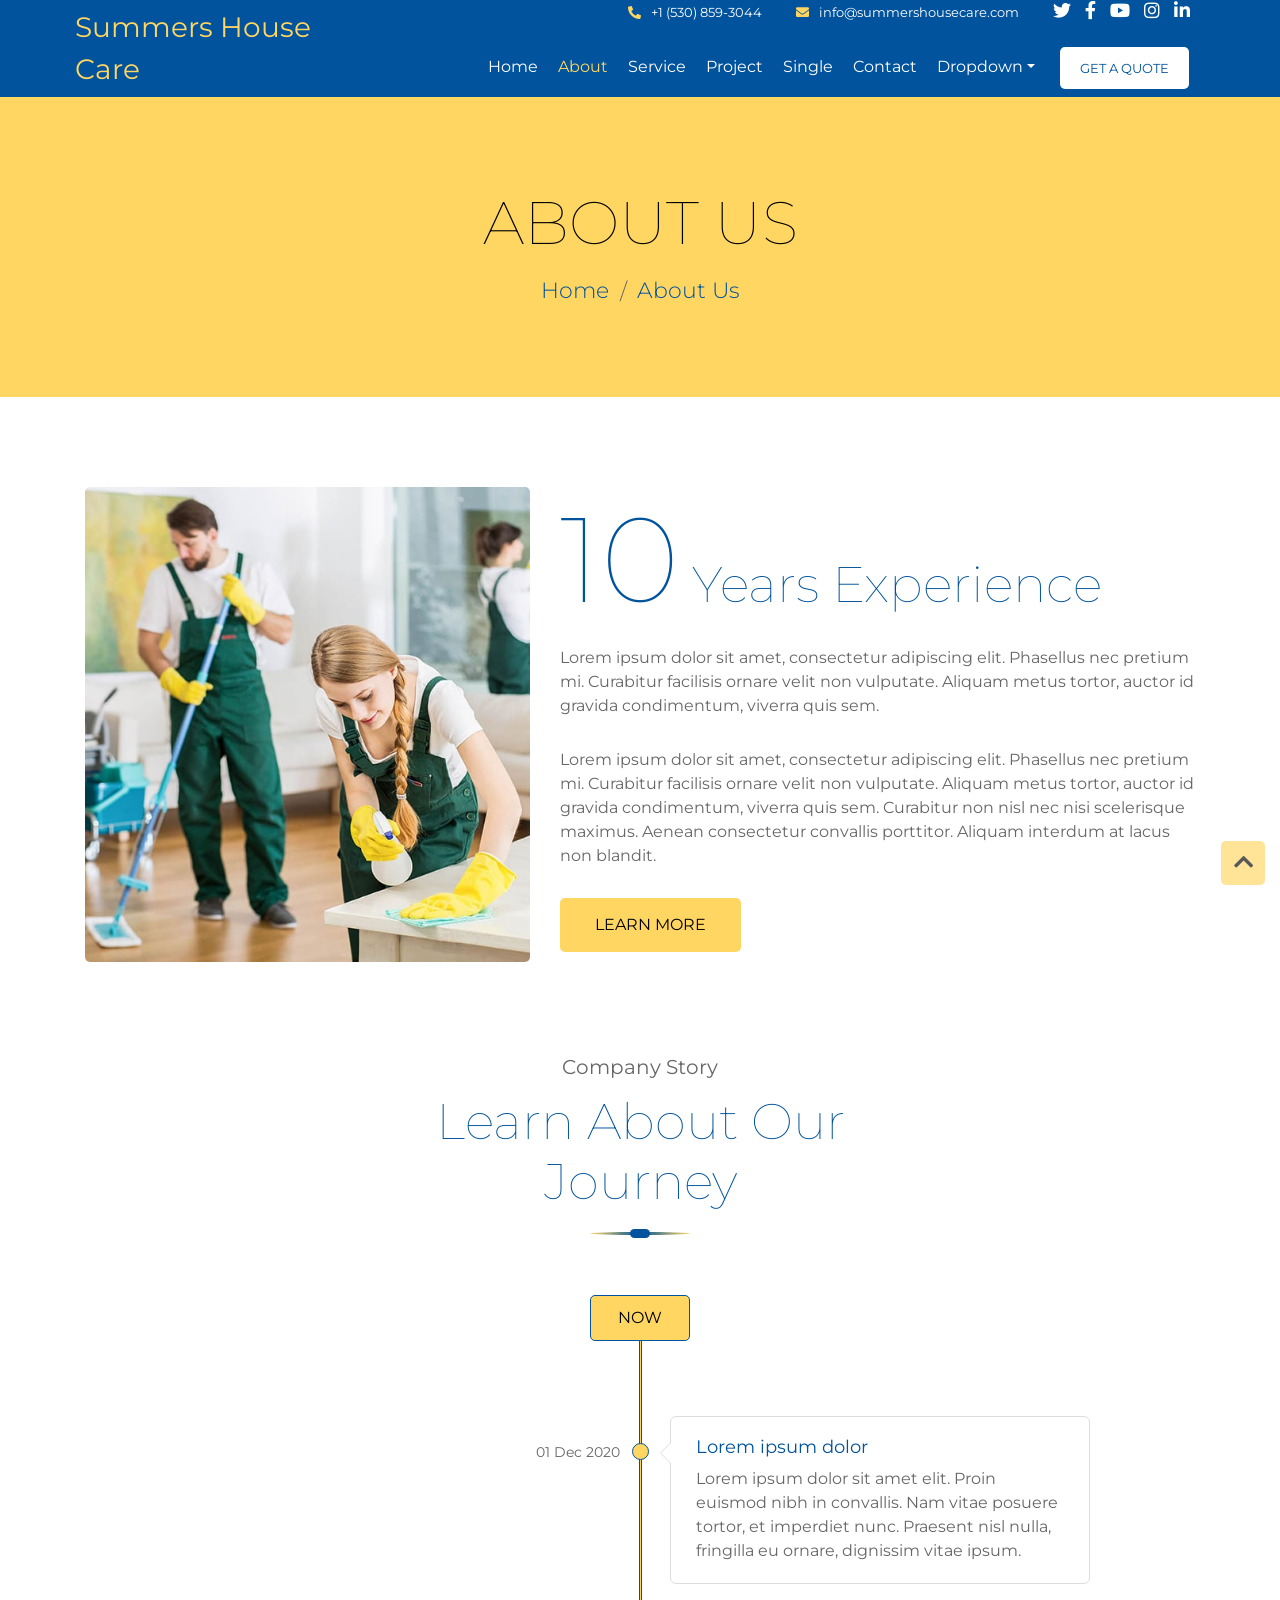
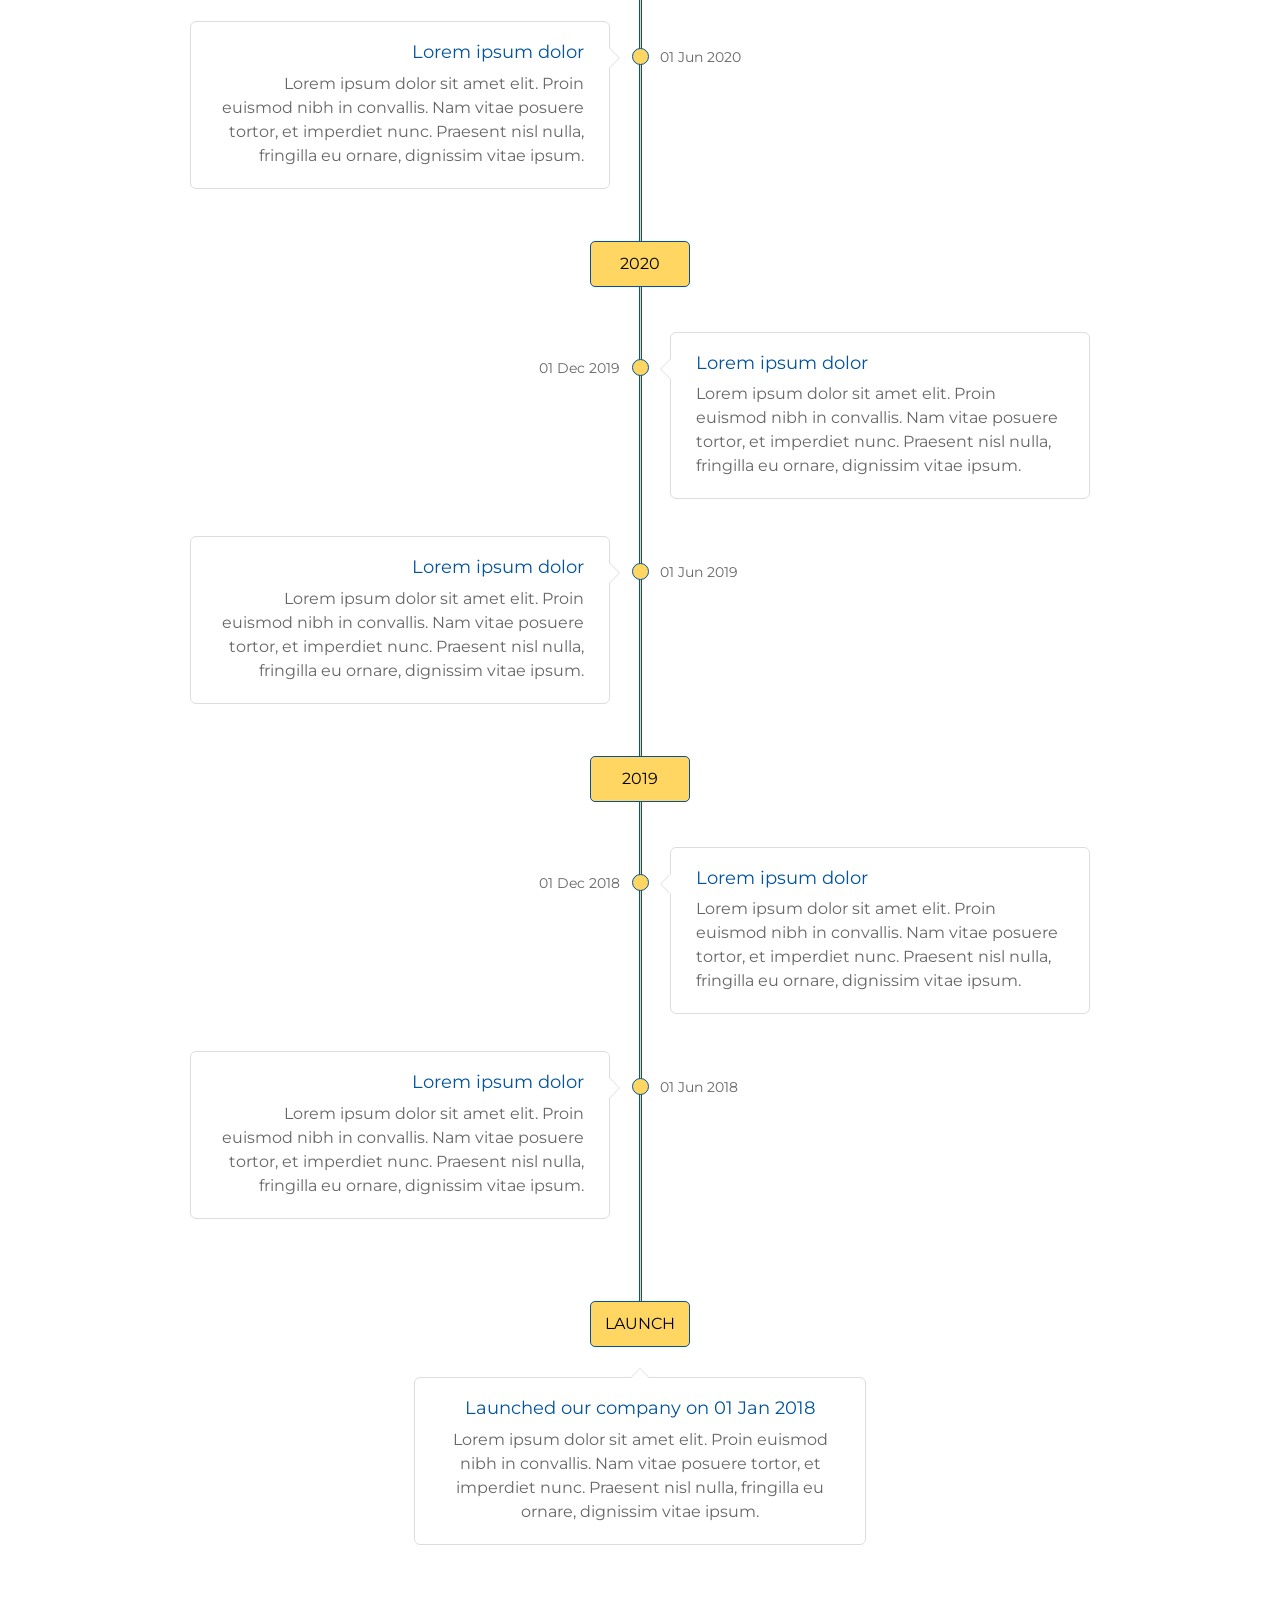
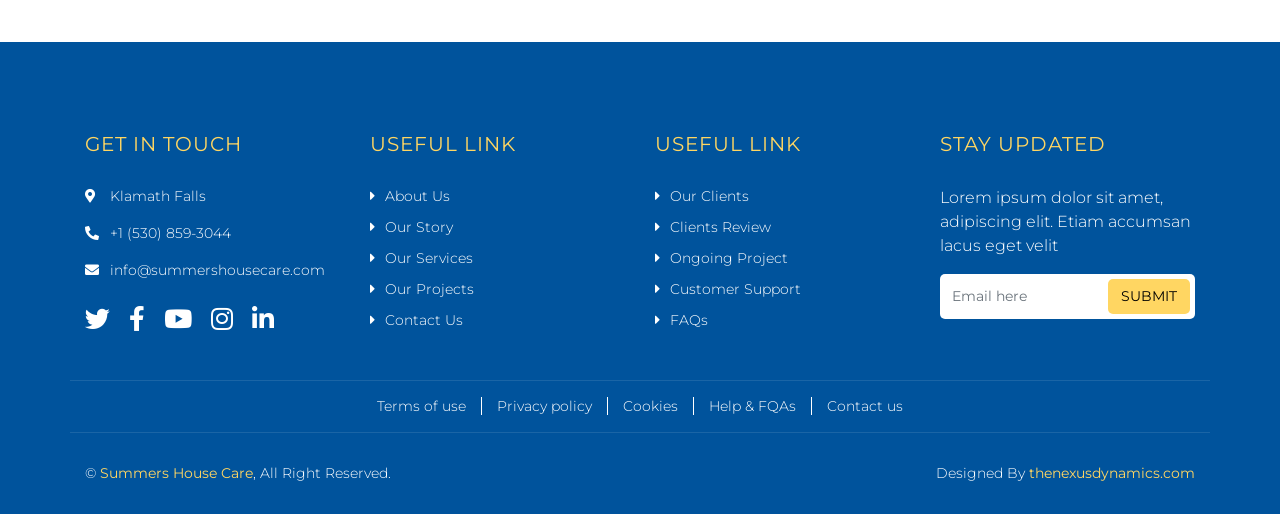
==== about.html @ 1943d5c6 "first commit" ====
<!DOCTYPE html>
<html lang="en">
    <head>
        <meta charset="utf-8">
        <title>About Us - Summers House Care</title>
        <meta content="width=device-width, initial-scale=1.0" name="viewport">
        <meta content="Summers House Care, About Us, Cleaning Services, Klamath Falls" name="keywords">
        <meta content="Learn more about Summers House Care, your trusted cleaning service provider in Klamath Falls." name="description">

        <!-- Favicon -->
        <link href="img/favicon.ico" rel="icon">

        <!-- Google Font -->
        <link href="https://fonts.googleapis.com/css2?family=Montserrat:wght@100;300;400&display=swap" rel="stylesheet">
        
        <!-- CSS Libraries -->
        <link href="https://stackpath.bootstrapcdn.com/bootstrap/4.4.1/css/bootstrap.min.css" rel="stylesheet">
        <link href="https://cdnjs.cloudflare.com/ajax/libs/font-awesome/5.10.0/css/all.min.css" rel="stylesheet">
        <link href="lib/owlcarousel/assets/owl.carousel.min.css" rel="stylesheet">
        <link href="lib/lightbox/css/lightbox.min.css" rel="stylesheet">

        <!-- Template Stylesheet -->
        <link href="css/style.css" rel="stylesheet">
    </head>

    <body>
        <div class="wrapper">
            <!-- Header Start -->
            <div class="header">
                <div class="container-fluid">
                    <div class="header-top row align-items-center">
                        <div class="col-lg-3">
                            <div class="brand">
                                <a href="index.html">
                                    Summers House Care
                                    <!-- <img src="img/logo.png" alt="Logo"> -->
                                </a>
                            </div>
                        </div>
                        <div class="col-lg-9">
                            <div class="topbar">
                                <div class="topbar-col">
                                    <a href="tel:+15308593044"><i class="fa fa-phone-alt"></i>+1 (530) 859-3044</a>
                                </div>
                                <div class="topbar-col">
                                    <a href="mailto:info@summershousecare.com"><i class="fa fa-envelope"></i>info@summershousecare.com</a>
                                </div>
                                <div class="topbar-col">
                                    <div class="topbar-social">
                                        <a href=""><i class="fab fa-twitter"></i></a>
                                        <a href=""><i class="fab fa-facebook-f"></i></a>
                                        <a href=""><i class="fab fa-youtube"></i></a>
                                        <a href=""><i class="fab fa-instagram"></i></a>
                                        <a href=""><i class="fab fa-linkedin-in"></i></a>
                                    </div>
                                </div>
                            </div>
                            <div class="navbar navbar-expand-lg bg-light navbar-light">
                                <a href="index.html" class="navbar-brand">Summers House Care</a>
                                <button type="button" class="navbar-toggler" data-toggle="collapse" data-target="#navbarCollapse">
                                    <span class="navbar-toggler-icon"></span>
                                </button>

                                <div class="collapse navbar-collapse justify-content-between" id="navbarCollapse">
                                    <div class="navbar-nav ml-auto">
                                        <a href="index.html" class="nav-item nav-link">Home</a>
                                        <a href="about.html" class="nav-item nav-link active">About</a>
                                        <a href="service.html" class="nav-item nav-link">Service</a>
                                        <a href="portfolio.html" class="nav-item nav-link">Project</a>
                                        <a href="single.html" class="nav-item nav-link">Single</a>
                                        <a href="contact.html" class="nav-item nav-link">Contact</a>
                                        <div class="nav-item dropdown">
                                            <a href="#" class="nav-link dropdown-toggle" data-toggle="dropdown">Dropdown</a>
                                            <div class="dropdown-menu">
                                                <a href="#" class="dropdown-item">Sub Item 1</a>
                                                <a href="#" class="dropdown-item">Sub Item 2</a>
                                            </div>
                                        </div>
                                        <a href="#" class="btn">Get A Quote</a>
                                    </div>
                                </div>
                            </div>
                        </div>
                    </div>
                </div>
            </div>
            <!-- Header End -->
            
            
            <!-- Page Header Start -->
            <div class="page-header">
                <div class="container">
                    <div class="row">
                        <div class="col-12">
                            <h2>About Us</h2>
                        </div>
                        <div class="col-12">
                            <a href="">Home</a>
                            <a href="">About Us</a>
                        </div>
                    </div>
                </div>
            </div>
            <!-- Page Header End -->


            <!-- About Start -->
            <div class="about">
                <div class="container">
                    <div class="row">
                        <div class="col-lg-5 col-md-6">
                            <div class="about-img">
                                <img src="img/about.jpg" alt="Image">
                            </div>
                        </div>
                        <div class="col-lg-7 col-md-6">
                            <div class="about-text">
                                <h2><span>10</span> Years Experience</h2>
                                <p>
                                    Lorem ipsum dolor sit amet, consectetur adipiscing elit. Phasellus nec pretium mi. Curabitur facilisis ornare velit non vulputate. Aliquam metus tortor, auctor id gravida condimentum, viverra quis sem.
                                </p>
                                <p>
                                    Lorem ipsum dolor sit amet, consectetur adipiscing elit. Phasellus nec pretium mi. Curabitur facilisis ornare velit non vulputate. Aliquam metus tortor, auctor id gravida condimentum, viverra quis sem. Curabitur non nisl nec nisi scelerisque maximus. Aenean consectetur convallis porttitor. Aliquam interdum at lacus non blandit.
                                </p>
                                <a class="btn" href="">Learn More</a>
                            </div>
                        </div>
                    </div>
                </div>
            </div>
            <!-- About End -->


            <!-- Story Start -->
            <div class="story">
                <div class="container">
                    <div class="section-header">
                        <p>Company Story</p>
                        <h2>Learn About Our Journey</h2>
                    </div>
                    <div class="row">
                        <div class="col-lg-12">
                            <div class="story-container">
                                <div class="story-end">
                                    <p>Now</p>
                                </div>
                                <div class="story-continue">

                                    <div class="row story-right">
                                        <div class="col-md-6">
                                            <p class="story-date">
                                                01 Dec 2020
                                            </p>
                                        </div>
                                        <div class="col-md-6">
                                            <div class="story-box">
                                                <div class="story-text">
                                                    <h3>Lorem ipsum dolor</h3>
                                                    <p>
                                                        Lorem ipsum dolor sit amet elit. Proin euismod nibh in convallis. Nam vitae posuere tortor, et imperdiet nunc. Praesent nisl nulla, fringilla eu ornare, dignissim vitae ipsum.
                                                    </p>
                                                </div>
                                            </div>
                                        </div>
                                    </div>

                                    <div class="row story-left">
                                        <div class="col-md-6 d-md-none d-block">
                                            <p class="story-date">
                                                01 Jun 2020
                                            </p>
                                        </div>
                                        <div class="col-md-6">
                                            <div class="story-box">
                                                <div class="story-text">
                                                    <h3>Lorem ipsum dolor</h3>
                                                    <p>
                                                        Lorem ipsum dolor sit amet elit. Proin euismod nibh in convallis. Nam vitae posuere tortor, et imperdiet nunc. Praesent nisl nulla, fringilla eu ornare, dignissim vitae ipsum.
                                                    </p>
                                                </div>
                                            </div>
                                        </div>
                                        <div class="col-md-6 d-md-block d-none">
                                            <p class="story-date">
                                                01 Jun 2020
                                            </p>
                                        </div>
                                    </div>

                                    <div class="row">
                                        <div class="col-12">
                                            <div class="story-year">
                                                <p>2020</p>
                                            </div>
                                        </div>
                                    </div>

                                    <div class="row story-right">
                                        <div class="col-md-6">
                                            <p class="story-date">
                                                01 Dec 2019
                                            </p>
                                        </div>
                                        <div class="col-md-6">
                                            <div class="story-box">
                                                <div class="story-text">
                                                    <h3>Lorem ipsum dolor</h3>
                                                    <p>
                                                        Lorem ipsum dolor sit amet elit. Proin euismod nibh in convallis. Nam vitae posuere tortor, et imperdiet nunc. Praesent nisl nulla, fringilla eu ornare, dignissim vitae ipsum.
                                                    </p>
                                                </div>
                                            </div>
                                        </div>
                                    </div>

                                    <div class="row story-left">
                                        <div class="col-md-6 d-md-none d-block">
                                            <p class="story-date">
                                                01 Jun  2019
                                            </p>
                                        </div>
                                        <div class="col-md-6">
                                            <div class="story-box">
                                                <div class="story-text">
                                                    <h3>Lorem ipsum dolor</h3>
                                                    <p>
                                                        Lorem ipsum dolor sit amet elit. Proin euismod nibh in convallis. Nam vitae posuere tortor, et imperdiet nunc. Praesent nisl nulla, fringilla eu ornare, dignissim vitae ipsum.
                                                    </p>
                                                </div>
                                            </div>
                                        </div>
                                        <div class="col-md-6 d-md-block d-none">
                                            <p class="story-date">
                                                01 Jun  2019
                                            </p>
                                        </div>
                                    </div>
                                    
                                    <div class="row">
                                        <div class="col-12">
                                            <div class="story-year">
                                                <p>2019</p>
                                            </div>
                                        </div>
                                    </div>

                                    <div class="row story-right">
                                        <div class="col-md-6">
                                            <p class="story-date">
                                                01 Dec 2018
                                            </p>
                                        </div>
                                        <div class="col-md-6">
                                            <div class="story-box">
                                                <div class="story-text">
                                                    <h3>Lorem ipsum dolor</h3>
                                                    <p>
                                                        Lorem ipsum dolor sit amet elit. Proin euismod nibh in convallis. Nam vitae posuere tortor, et imperdiet nunc. Praesent nisl nulla, fringilla eu ornare, dignissim vitae ipsum.
                                                    </p>
                                                </div>
                                            </div>
                                        </div>
                                    </div>

                                    <div class="row story-left">
                                        <div class="col-md-6 d-md-none d-block">
                                            <p class="story-date">
                                                01 Jun 2018
                                            </p>
                                        </div>
                                        <div class="col-md-6">
                                            <div class="story-box">
                                                <div class="story-text">
                                                    <h3>Lorem ipsum dolor</h3>
                                                    <p>
                                                        Lorem ipsum dolor sit amet elit. Proin euismod nibh in convallis. Nam vitae posuere tortor, et imperdiet nunc. Praesent nisl nulla, fringilla eu ornare, dignissim vitae ipsum.
                                                    </p>
                                                </div>
                                            </div>
                                        </div>
                                        <div class="col-md-6 d-md-block d-none">
                                            <p class="story-date">
                                                01 Jun 2018
                                            </p>
                                        </div>
                                    </div>
                                </div>
                                <div class="story-start">
                                    <p>Launch</p>
                                </div>
                                <div class="story-launch">
                                    <div class="story-box">
                                        <div class="story-text">
                                            <h3>Launched our company on 01 Jan 2018</h3>
                                            <p>
                                                Lorem ipsum dolor sit amet elit. Proin euismod nibh in convallis. Nam vitae posuere tortor, et imperdiet nunc. Praesent nisl nulla, fringilla eu ornare, dignissim vitae ipsum.
                                            </p>
                                        </div>
                                    </div>
                                </div>
                            </div>
                        </div>
                    </div>
                </div>
            </div>
            <!-- Story End -->


            <!-- Footer Start -->
            <div class="footer">
                <div class="container">
                    <div class="row">
                        <div class="col-md-6 col-lg-3">
                            <div class="footer-contact">
                                <h2>Get In Touch</h2>
                                <p><i class="fa fa-map-marker-alt"></i>Klamath Falls</p>
                                <p><i class="fa fa-phone-alt"></i>+1 (530) 859-3044</p>
                                <p><i class="fa fa-envelope"></i>info@summershousecare.com</p>
                                <div class="footer-social">
                                    <a href=""><i class="fab fa-twitter"></i></a>
                                    <a href=""><i class="fab fa-facebook-f"></i></a>
                                    <a href=""><i class="fab fa-youtube"></i></a>
                                    <a href=""><i class="fab fa-instagram"></i></a>
                                    <a href=""><i class="fab fa-linkedin-in"></i></a>
                                </div>
                            </div>
                        </div>
                        <div class="col-md-6 col-lg-3">
                            <div class="footer-link">
                                <h2>Useful Link</h2>
                                <a href="">About Us</a>
                                <a href="">Our Story</a>
                                <a href="">Our Services</a>
                                <a href="">Our Projects</a>
                                <a href="">Contact Us</a>
                            </div>
                        </div>
                        <div class="col-md-6 col-lg-3">
                            <div class="footer-link">
                                <h2>Useful Link</h2>
                                <a href="">Our Clients</a>
                                <a href="">Clients Review</a>
                                <a href="">Ongoing Project</a>
                                <a href="">Customer Support</a>
                                <a href="">FAQs</a>
                            </div>
                        </div>
                        <div class="col-md-6 col-lg-3">
                            <div class="footer-form">
                                <h2>Stay Updated</h2>
                                <p>
                                    Lorem ipsum dolor sit amet, adipiscing elit. Etiam accumsan lacus eget velit
                                </p>
                                <input class="form-control" placeholder="Email here">
                                <button class="btn">Submit</button>
                            </div>
                        </div>
                    </div>
                </div>
                <div class="container footer-menu">
                    <div class="f-menu">
                        <a href="">Terms of use</a>
                        <a href="">Privacy policy</a>
                        <a href="">Cookies</a>
                        <a href="">Help & FQAs</a>
                        <a href="">Contact us</a>
                    </div>
                </div>
                <div class="container copyright">
                    <div class="row">
                        <div class="col-md-6">
                            <p>&copy; <a href="index.html">Summers House Care</a>, All Right Reserved.</p>
                        </div>
                        <div class="col-md-6">
                            <p>Designed By <a href="https://thenexusdynamics.com">thenexusdynamics.com</a></p>
                        </div>
                    </div>
                </div>
            </div>
            <!-- Footer End -->
            
            <a href="#" class="back-to-top"><i class="fa fa-chevron-up"></i></a>
        </div>

        <!-- JavaScript Libraries -->
        <script src="https://code.jquery.com/jquery-3.4.1.min.js"></script>
        <script src="https://stackpath.bootstrapcdn.com/bootstrap/4.4.1/js/bootstrap.bundle.min.js"></script>
        <script src="lib/easing/easing.min.js"></script>
        <script src="lib/owlcarousel/owl.carousel.min.js"></script>
        <script src="lib/isotope/isotope.pkgd.min.js"></script>
        <script src="lib/lightbox/js/lightbox.min.js"></script>

        <!-- Template Javascript -->
        <script src="js/main.js"></script>
    </body>
</html>
---- css/style.css ----
/*******************************/
/********* General CSS *********/
/*******************************/
body {
    color: #666666;
    background: #ffffff;
    font-family: 'Montserrat', sans-serif;
    font-weight: 400;
}

h1,
h2, 
h3, 
h4,
h5, 
h6 {
    font-weight: 100;
}

a {
    color: #454545;
    transition: .3s;
}

a:hover,
a:active,
a:focus {
    color: #333333;
    outline: none;
    text-decoration: none;
}

.btn:focus {
    box-shadow: none;
}

.wrapper {
    position: relative;
    width: 100%;
    max-width: 1366px;
    margin: 0 auto;
    background: #ffffff;
}

.back-to-top {
    position: fixed;
    display: none;
    background: #FFD662;
    color: #000000;
    width: 44px;
    height: 44px;
    text-align: center;
    line-height: 1;
    font-size: 22px;
    border-radius: 5px;
    right: 15px;
    bottom: 15px;
    transition: background 0.5s;
    z-index: 9;
}

.back-to-top:hover {
    color: #ffffff;
    background: #00539C;
}

.back-to-top i {
    padding-top: 10px;
}


/*******************************/
/********** Header CSS *********/
/*******************************/
.header {
    position: relative;
    width: 100%;
    background: #00539C;
}

.header.home {
    margin-bottom: 45px;
    background: linear-gradient(rgba(0, 83, 156, 1), rgba(0, 83, 156, .9), rgba(0, 83, 156, 1)), url(../img/header.jpg);
    background-position: center;
    background-repeat: no-repeat;
    background-size: cover;
}

@media (min-width: 992px) {
    .header .row {
        padding: 0 60px;
    }
}

.header .brand {
    position: relative;
}

.header .brand a {
    color: #FFD662;
    font-size: 28px;
    font-weight: 400;
}

.header .brand img {
    width: 100%;
    max-width: 150px;
    height: 100%;
    max-height: 100px;
}

.navbar.sticky {
    position: fixed;
    top: 0;
    width: 100%;
    max-width: 1366px;
    z-index: 999;
    background: #00539C !important;
    box-shadow: 0 2px 10px rgba(0, 0, 0, 0.2);
    padding: 10px 60px;
    transition: all 0.3s ease;
}

.navbar.sticky .navbar-brand {
    display: inline-block !important;
    color: #FFD662 !important;
    font-size: 24px;
    font-weight: 400;
}

.navbar.sticky .navbar-light a.nav-link {
    color: #ffffff !important;
}

.navbar.sticky .navbar-light a.nav-link:hover,
.navbar.sticky .navbar-light a.nav-link.active {
    color: #FFD662 !important;
}

.navbar.sticky .btn {
    background: #FFD662;
    color: #000000;
}

.navbar.sticky .btn:hover {
    background: #ffffff;
    color: #00539C;
}

.header .topbar {
    position: relative;
    text-align: right;
}

.header .topbar .topbar-col {
    display: inline-block;
    padding: 0 15px;
    margin-bottom: 15px;
}

.header .topbar-col a {
    color: #ffffff;
    font-size: 13px;
}

.header .topbar-col a i {
    margin-right: 10px;
    color: #FFD662;
}

.header .topbar-social {
    position: relative;
}

.header .topbar-social a {
    display: inline-block;
}

.header .topbar-social a i {
    margin-right: 10px;
    font-size: 18px;
    color: #ffffff;
}

.header .topbar-social a:last-child i {
    margin: 0;
}

.header .topbar-social a:hover i {
    color: #FFD662;
}

.header .dropdown-menu {
    margin-top: 0;
    border: 0;
    border-radius: 5px;
    background: #eeeeee;
}

.header .dropdown-menu a.active {
    color: #FFD662;
}

@media (min-width: 992px) {
    .header .navbar {
        background: transparent !important;
    }
    
    .header .navbar-brand {
        display: none;
    }
    
    .header .navbar-light a.nav-link,
    .header .navbar-light .show > .nav-link {
        position: relative;
        padding: 8px 10px;
        color: #ffffff;
        font-size: 16px;
        z-index: 1;
    }
    
    .header .navbar-light a.nav-link:hover,
    .header .navbar-light a.nav-link.active {
        color: #FFD662;
    }
}

@media (max-width: 992px) {
    .header .brand {
        text-align: center;
        margin-bottom: 15px;
    }
    
    .header .topbar {
        text-align: center;
        margin-bottom: 15px;
    }
    
    .header .topbar .topbar-col {
        margin: 0;
    }
    
    .header .topbar .topbar-social {
        margin-top: 5px;
    }
    
    .header .navbar {
        background: #ffffff !important;
        border: none;
        z-index: 1;
    }
    
    .header a.nav-link {
        padding: 5px 0;
    }
    
    .header .dropdown-menu {
        box-shadow: none;
    }
}

.header .navbar .btn {
    position: relative;
    margin-left: 15px;
    padding: 12px 20px 10px 20px;
    font-size: 13px;
    text-transform: uppercase;
    color: #00539C;
    border: none;
    border-radius: 5px;
    background: #ffffff;
    transition: .3s;
}

.header .navbar .btn:hover {
    color: #000000;
    background: #FFD662;
}

.header .navbar .btn i {
    font-size: 16px;
    margin-right: 8px;
}

@media (max-width: 992px) {
    .header .navbar {
        border-radius: 5px;
    }
    
    .header .navbar .btn {
        display: none;
    }
}

.header .hero {
    padding-top: 60px;
    padding-bottom: 60px;
}

.header .hero h2 {
    margin: 0;
    font-size: 60px;
    font-weight: 100;
    color: #ffffff;
}

.header .hero h2 span {
    color: #FFD662;
}

.header .hero p {
    margin: 10px 0 20px 0;
    font-size: 22px;
    color: #ffffff;
}

.header .hero a.btn {
    position: relative;
    padding: 15px 30px;
    font-size: 16px;
    text-transform: uppercase;
    color: #00539C;
    border: none;
    border-radius: 5px;
    background: #ffffff;
    transition: .3s;
}

.header .hero a.btn:hover {
    color: #000000;
    background: #FFD662;
}

.header .hero .form {
    padding: 30px;
    border: 1px solid rgba(255, 255, 255, .4);
    background: rgba(255, 255, 255, .3);
    border-radius: 5px;
}

.header .hero .form h3 {
    color: #ffffff;
    font-weight: 300;
}

.header .hero .form input,
.header .hero .form select,
.header .hero .form textarea {
    margin-bottom: 15px;
    height: 45px;
    border-radius: 5px;
    border: 1px solid rgba(255, 255, 255, .3);
    background: rgba(255, 255, 255, .2);
}

.header .hero .form textarea {
    height: 75px;
}

.header .hero .form select,
.header .hero .form input::placeholder,
.header .hero .form textarea::placeholder {
    color: #ffffff;
}

.header .hero .form select option:not(:checked) {
    color: #666666;
}

.header .hero .form .btn {
    position: relative;
    padding: 10px 35px;
    font-size: 16px;
    text-transform: uppercase;
    color: #000000;
    border: none;
    border-radius: 5px;
    background: #FFD662;
    transition: .3s;
}

.header .hero .form .btn:hover {
    color: #00539C;
    background: #ffffff;
}

@media (max-width: 767.98px) {
    .header .hero .form {
        margin-top: 45px;
    }
}


/*******************************/
/******* Page Header CSS *******/
/*******************************/
.page-header {
    position: relative;
    margin-bottom: 45px;
    padding: 90px 0;
    text-align: center;
    background: #FFD662;
}

.page-header h2 {
    color: #000000;
    font-size: 60px;
    font-weight: 100;
    text-transform: uppercase;
    margin-bottom: 15px;
}

.page-header a {
    position: relative;
    padding: 0 12px;
    font-size: 22px;
    font-weight: 300;
    color: #00539C;
}

.page-header a:hover {
    color: #000000;
}

.page-header a::after {
    position: absolute;
    content: "/";
    width: 8px;
    height: 8px;
    top: -2px;
    right: -7px;
    text-align: center;
    color: #666666;
}

.page-header a:last-child::after {
    display: none;
}


/*******************************/
/******* Section Header ********/
/*******************************/
.section-header {
    position: relative;
    width: 100%;
    max-width: 550px;
    text-align: center;
    margin: 0 auto;
    margin-bottom: 60px;
    padding-bottom: 15px;
}

.section-header::before {
    position: absolute;
    content: "";
    width: 100px;
    height: 3px;
    left: calc(50% - 50px);
    bottom: 0;
    background: linear-gradient(to left, #FFD662, #00539C, #FFD662);
    border-radius: 100%;
}

.section-header::after {
    position: absolute;
    content: "";
    width: 20px;
    height: 9px;
    left: calc(50% - 10px);
    bottom: -3px;
    background: #00539C;
    border-radius: 5px;
}

.section-header p {
    margin-bottom: 10px;
    font-size: 20px;
}

.section-header h2 {
    color: #00539C;
    font-size: 50px;
    font-weight: 100;
}

.section-header.left {
    text-align: left;
}

.section-header.left::before {
    width: 60px;
    left: 0;
    background: linear-gradient(to left, #FFD662, #00539C, #00539C);
    border-radius: 0 100% 100% 0;
}

.section-header.left::after {
    left: 0;
    border-radius: 5px;
}


/*******************************/
/********** About CSS **********/
/*******************************/
.about {
    position: relative;
    width: 100%;
    padding: 45px 0;
}

.about .about-img img {
    width: 100%;
    border-radius: 5px;
}

.about .about-text h2 {
    position: relative;
    color: #00539C;
    font-size: 50px;
    margin-bottom: 15px;
}

.about .about-text h2 span {
    font-size: 120px;
}

.about .about-text p {
    font-size: 16px;
    margin-bottom: 30px;
}

.about .about-text a.btn {
    padding: 15px 35px;
    font-size: 16px;
    text-transform: uppercase;
    color: #000000;
    border: none;
    border-radius: 5px;
    background: #FFD662;
    transition: .3s;
}

.about .about-text a.btn:hover {
    color: #ffffff;
    background: #00539C;
}

@media (max-width: 767.98px) {
    .about .about-img img {
        margin-bottom: 30px;
    }
}


/*******************************/
/********* Service CSS *********/
/*******************************/
.service {
    position: relative;
    width: 100%;
    padding: 45px 0 15px 0;
}

.service .service-item {
    position: relative;
    width: 100%;
    text-align: center;
    background: #ffffff;
    border-radius: 5px;
    margin-bottom: 30px;
    box-shadow: 0 0 30px rgba(0, 0, 0, .1);
}

.service .service-item img {
    width: 100%;
    border-radius: 5px 5px 0 0;
}

.service .service-item h3 {
    margin: 0;
    padding: 25px 15px 15px 15px;
    font-size: 20px;
    font-weight: 300;
    color: #00539C;
}

.service .service-item p {
    margin: 0;
    padding: 0 25px 25px 25px;
    font-size: 16px;
}

.service .service-item a.btn {
    position: relative;
    margin-bottom: 30px;
    padding: 10px 20px;
    font-size: 14px;
    text-transform: uppercase;
    color: #000000;
    border: none;
    border-radius: 5px;
    background: #FFD662;
    transition: .3s;
}

.service .service-item:hover a.btn {
    color: #ffffff;
    background: #00539C;
}

.service .service-item a.btn:hover {
    color: #000000;
    background: #FFD662;
}


/*******************************/
/********* Feature CSS *********/
/*******************************/
.feature {
    position: relative;
    width: 100%;
    padding: 45px 0 15px 0;
}

.feature .section-header {
    margin-bottom: 30px;
}

.feature a.btn {
    margin-top: 10px;
    padding: 15px 35px;
    font-size: 16px;
    text-transform: uppercase;
    color: #000000;
    border: none;
    border-radius: 5px;
    background: #FFD662;
    transition: .3s;
}

.feature a.btn:hover {
    color: #ffffff;
    background: #00539C;
}

.feature .feature-item {
    margin-bottom: 30px;
}

.feature .feature-item img {
    width: 100%;
    border-radius: 5px;
}

.feature .feature-item h3 {
    margin-bottom: 15px;
    font-size: 22px;
    font-weight: 300;
    color: #00539C;
}

.feature .feature-item p {
    margin: 0;
    font-size: 16px;
}

@media (max-width: 767.98px) {
    .feature a.btn {
        margin-bottom: 45px;
    }
}


/*******************************/
/*********** Team CSS **********/
/*******************************/
.team {
    position: relative;
    width: 100%;
    padding: 45px 0 15px 0;
}

.team .team-item {
    margin-bottom: 30px;
}

.team .team-img {
    position: relative;
    font-size: 0;
    clip-path: polygon(50% 0%, 100% 25%, 100% 75%, 50% 100%, 0% 75%, 0% 25%);
    -webkit-clip-path: polygon(50% 0%, 100% 25%, 100% 75%, 50% 100%, 0% 75%, 0% 25%);
}

.team .team-img img {
    width: 100%;
    height: auto;
}

.team .team-text {
    padding: 150px 15px 30px 15px;
    margin-top: -130px;
    text-align: center;
    background: #ffffff;
    border: 1px solid #eeeeee;
    transition: .3s;
}

.team .team-text:hover {
    background: #FFD662;
    border: 1px solid #FFD662;
}

.team .team-text h2 {
    margin-bottom: 5px;
    font-size: 20px;
    font-weight: 400;
    color: #00539C;
}

.team .team-text h3 {
    margin-bottom: 20px;
    font-size: 16px;
    font-weight: 300;
}

.team .team-social {
    position: relative;
    width: 100%;
    display: flex;
    align-items: center;
    justify-content: center;
    font-size: 0;
}

.team .team-social a {
    display: inline-block;
    width: 40px;
    height: 40px;
    margin-right: 10px;
    padding: 11px 0 10px 0;
    font-size: 16px;
    font-weight: 300;
    line-height: 16px;
    text-align: center;
    color: #ffffff;
    border-radius: 5px;
    transition: .3s;
}

.team .team-social a.social-tw {
    background: #00acee;
}

.team .team-social a.social-fb {
    background: #3b5998;
}

.team .team-social a.social-li {
    background: #0e76a8;
}

.team .team-social a.social-in {
    background: #3f729b;
}

.team .team-social a.social-yt {
    background: #c4302b;
}

.team .team-social a:last-child {
    margin-right: 0;
}

.team .team-social a:hover {
    color: #ffffff;
    background: #00539C;
}


/*******************************/
/*********** FAQs CSS **********/
/*******************************/
.faqs {
    position: relative;
    width: 100%;
    padding: 45px 0;
}

.faqs .section-header {
    margin-bottom: 30px;
}

.faqs img {
    width: 100%;
    border-radius: 5px;
}

@media(max-width: 767.98px) {
    .faqs img {
        margin-bottom: 30px;
    }
}

.faqs .card {
    margin-bottom: 15px;
    padding-top: 15px;
    border: none;
    border-radius: 0;
    border-top: 1px solid #eeeeee;
}

.faqs .card:last-child {
    margin-bottom: 0;
    padding-bottom: 15px;
    border-bottom: 1px solid #eeeeee;
}

.faqs .card-header {
    padding: 0;
    border: none;
    background: #ffffff;
}

.faqs .card-header a {
    display: block;
    width: 100%;
    color: #00539C;
    font-size: 18px;
    font-weight: 300;
    line-height: 40px;
}

.faqs .card-header a span {
    display: inline-block;
    width: 40px;
    height: 40px;
    margin-right: 10px;
    text-align: center;
    background: #FFD662;
    color: #000000;
    border-radius: 5px;
}

.faqs .card-header [data-toggle="collapse"]:after {
    font-family: 'font Awesome 5 Free';
    content: "\f067";
    float: right;
    color: #00539C;
    font-size: 12px;
    font-weight: 900;
    transition: .3s;
}

.faqs .card-header [data-toggle="collapse"][aria-expanded="true"]:after {
    font-family: 'font Awesome 5 Free';
    content: "\f068";
    float: right;
    color: #00539C;
    font-size: 12px;
    font-weight: 900;
    transition: .3s;
}

.faqs .card-body {
    padding: 15px 0 0 0;
    font-size: 16px;
    border: none;
    background: #ffffff;
}

.faqs a.btn {
    margin-top: 30px;
    padding: 15px 35px;
    font-size: 16px;
    text-transform: uppercase;
    color: #000000;
    border: none;
    border-radius: 5px;
    background: #FFD662;
    transition: .3s;
}

.faqs a.btn:hover {
    color: #ffffff;
    background: #00539C;
}


/*******************************/
/****** Pricing Plan CSS *******/
/*******************************/
.price {
    position: relative;
    padding: 45px 0 15px 0;
}

.price .price-item {
    text-align: center;
    background: #ffffff;
    border-radius: 5px;
    box-shadow: 0 0 30px rgba(0, 0, 0, .1);
    margin-bottom: 30px;
}

.price .price-header {
    padding: 30px 0 50px 0;
    color: #000000;
    background: #FFD662;
    border-radius: 5px 5px 0 0;
}

.price .featured-item .price-header {
    color: #ffffff;
    background: #00539C;
}

.price .price-icon {
    margin-bottom: 15px;
}

.price .price-icon i {
    display: inline-block;
    font-size: 45px;
}

.price .price-title h2 {
    font-size: 24px;
    font-weight: 300;
    letter-spacing: 2px;
}

.price .price-pricing h2 {
    font-size: 60px;
    font-weight: 100;
    margin-left: 15px;
    margin-bottom: 0;
}

.price .price-pricing h2 small {
    position: absolute;
    font-size: 18px;
    font-weight: 300;
    margin-top: 16px;
    margin-left: -15px;
}

.price .price-body {
    padding: 20px 0;
    background: #ffffff;
    border-radius: 25px 30px 0 0;
    margin-top: -30px;
}

.price .price-des ul {
    margin: 0;
    padding: 0;
    list-style: none;
}

.price .price-des ul li {
    color: #2A293E;
    font-size: 14px;
    font-weight: 300;
    padding: 5px;
    border-bottom: 1px solid #eeeeee;
}

.price .price-des ul li:last-child {
    border: none;
}

.price .price-footer {
    padding-bottom: 30px;
    background: #ffffff;
    border-radius: 0 0 5px 5px;
}


.price .price-action a {
    display: inline-block;
    padding: 10px 25px;
    color: #000000;
    font-size: 14px;
    letter-spacing: 2px;
    background: #FFD662;
    border-radius: 5px;
    transition:  .3s;
}

.price .price-action a i {
    margin-right: 5px;
}

.price .price-action a:hover {
    color: #ffffff;
    background: #00539C;
}

.price .featured-item .price-action a {
    color: #ffffff;
    background: #00539C;
}

.price .featured-item .price-action a:hover {
    color: #000000;
    background: #FFD662;
}


/*******************************/
/********** Newsletter *********/
/*******************************/
.newsletter {
    position: relative;
    margin: 45px 0;
    padding: 60px 0;
    background: #00539C;
}

.newsletter h2 {
    color: #ffffff;
    font-size: 45px;
    font-weight: 100;
    text-transform: uppercase;
}

.newsletter p {
    margin: 0;
    color: #ffffff;
    font-size: 20px;
    font-weight: 300;
}

.newsletter .form {
    position: relative;
}

.newsletter input {
    height: 60px;
    border: none;
    border-radius: 5px;
}

.newsletter .btn {
    position: absolute;
    top: 5px;
    right: 5px;
    height: 50px;
    padding: 10px 20px;
    font-size: 16px;
    font-weight:400;
    text-transform: uppercase;
    color: #000000;
    background: #FFD662;
    border-radius: 5px;
    transition: .3s;
}

.newsletter .btn:hover {
    color: #ffffff;
    background: #00539C;
}


/*******************************/
/******* Testimonial CSS *******/
/*******************************/
.testimonial {
    position: relative;
    padding: 45px 0;
}

.testimonial .testimonial-item {
    position: relative;
    margin: 0 15px;
    text-align: center;
}

.testimonial .testimonial-img {
    position: relative;
    margin-bottom: 15px;
    z-index: 1;
}

.testimonial .testimonial-item img {
    margin: 0 auto;
    width: 150px;
    border: 15px solid #ffffff;
    border-radius: 100px;
}

.testimonial .testimonial-content {
    position: relative;
    margin-top: -90px;
    padding: 100px 25px 25px 25px;
    text-align: center;
    background: #FFD662;
    border-radius: 5px;
}

.testimonial .testimonial-item p {
    color: #000000;
    font-size: 16px;
    font-weight: 400;
}

.testimonial .testimonial-content h3 {
    color: #000000;
    font-size: 18px;
    font-weight: 400;
    text-transform: uppercase;
    margin-bottom: 5px;
}

.testimonial .testimonial-content h4 {
    font-size: 14px;
    font-weight: 400;
    margin-bottom: 0;
}

.testimonial .owl-nav,
.testimonial .owl-dots {
    margin-top: 15px;
    text-align: center;
}

.testimonial .owl-dot {
    display: inline-block;
    margin: 0 5px;
    width: 12px;
    height: 12px;
    border-radius: 50%;
    background: #FFD662;
}

.testimonial .owl-dot.active {
    background: #00539C;
}


/*******************************/
/*********** Blog CSS **********/
/*******************************/
.blog {
    position: relative;
    width: 100%;
    padding: 45px 0 15px 0;
}

.blog .blog-item {
    position: relative;
    width: 100%;
    border-radius: 5px;
    margin-bottom: 30px;
    background: #ffffff;
    box-shadow: 0 0 30px rgba(0, 0, 0, .1);
}

.blog .blog-item img {
    width: 100%;
    border-radius: 5px 5px 0 0;
}

.blog .blog-item h3 {
    margin: 0;
    padding: 25px 30px 5px 30px;
    font-size: 22px;
    font-weight: 300;
    color: #00539C;
}

.blog .blog-item .meta {
    padding: 0 30px 15px 30px;
}

.blog .blog-item .meta * {
    display: inline-block;
    margin: 0;
    padding: 0;
    font-size: 14px;
    color: #999999;
}

.blog .blog-item .meta i {
    margin: 0 2px 0 10px;
}

.blog .blog-item .meta i:first-child {
    margin-left: 0;
}

.blog .blog-item p {
    padding: 0 30px;
    font-size: 16px;
}

.blog .blog-item a.btn {
    position: relative;
    margin: 5px 30px 30px 30px;
    padding: 10px 20px;
    font-size: 14px;
    text-transform: uppercase;
    color: #000000;
    border: none;
    border-radius: 5px;
    background: #FFD662;
    transition: .3s;
}

.blog .blog-item:hover a.btn {
    color: #ffffff;
    background: #00539C;
}

.blog .blog-item a.btn:hover {
    color: #000000;
    background: #FFD662;
}


/*******************************/
/******* Call to Action ********/
/*******************************/
.call-to-action {
    position: relative;
    margin: 45px 0;
    padding: 60px 0;
    background: #00539C;
}

.call-to-action h2 {
    color: #ffffff;
    font-size: 45px;
    font-weight: 100;
    text-transform: uppercase;
}

.call-to-action p {
    margin: 0;
    color: #ffffff;
    font-size: 20px;
    font-weight: 300;
}

.call-to-action a {
    float: right;
    height: 60px;
    padding: 16px 35px 14px 35px;
    font-size: 18px;
    font-weight:400;
    text-transform: uppercase;
    color: #000000;
    background: #FFD662;
    border-radius: 5px;
}

.call-to-action a:hover {
    color: #FFD662;
    background: #ffffff;
}

@media (max-width: 768px) {
    .call-to-action a {
        float: left;
        margin-top: 30px;
    }
}


/*******************************/
/********** Story CSS **********/
/*******************************/
.story {
    position: relative;
    width: 100%;
    padding: 45px 0 15px 0;
}

.story .container {
    max-width: 960px;
}

.story .story-container {
    position: relative;
    width: 100%;
}

.story .story-end,
.story .story-start,
.story .story-year {
    position: relative;
    width: 100%;
    text-align: center;
    z-index: 1;
}

.story .story-end p,
.story .story-start p,
.story .story-year p {
    display: inline-block;
    width: 100px;
    margin: 0;
    padding: 10px 0;
    text-align: center;
    background: #FFD662;
    border: 1px solid #00539C;
    border-radius: 5px;
    color: #000000;
    font-size: 16px;
    text-transform: uppercase;
}

.story .story-year {
    margin: 30px 0;
}

.story .story-continue {
    position: relative;
    width: 100%;
    padding: 60px 0;
}

.story .story-continue::before {
    position: absolute;
    content: "";
    width: 3px;
    height: 100%;
    top: 0;
    left: 50%;
    margin-left: -1.5px;
    background: #FFD662;
    border-left: 1px solid #00539C;
    border-right: 1px solid #00539C;
}

.story .row.story-left,
.story .row.story-right .story-date {
    text-align: right;
}

.story .row.story-right,
.story .row.story-left .story-date {
    text-align: left;
}

.story .story-date {
    padding: 0 5px;
    font-size: 14px;
    font-weight: 400;
    margin: 41px 0 0 0;
}

.story .story-date::after {
    content: '';
    display: block;
    position: absolute;
    width: 17px;
    height: 17px;
    top: 42px;
    background: #FFD662;
    border: 1px solid #00539C;
    border-radius: 15px;
    z-index: 1;
}

.story .row.story-left .story-date::after {
    left: -8.5px;
}

.story .row.story-right .story-date::after {
    right: -8.5px;
}

.story .story-box,
.story .story-launch {
    position: relative;
    display: inline-block;
    margin: 15px;
    padding: 20px 25px;
    border: 1px solid #dddddd;
    border-radius: 6px;
    background: #ffffff;
}

.story .story-launch {
    width: 100%;
    margin: 15px 0;
    padding: 0;
    border: none;
    text-align: center;
    background: transparent;
}

.story .story-box::after,
.story .story-box::before {
    content: '';
    display: block;
    position: absolute;
    width: 0;
    height: 0;
    border-style: solid;
}

.story .row.story-left .story-box::after,
.story .row.story-left .story-box::before {
    left: 100%;
}

.story .row.story-right .story-box::after,
.story .row.story-right .story-box::before {
    right: 100%;
}

.story .story-launch .story-box::after,
.story .story-launch .story-box::before {
    left: 50%;
    margin-left: -10px;
}

.story .story-box::after {
    top: 26px;
    border-color: transparent transparent transparent #ffffff;
    border-width: 10px;
}

.story .story-box::before {
    top: 25px;
    border-color: transparent transparent transparent #dddddd;
    border-width: 11px;
}

.story .row.story-right .story-box::after {
    border-color: transparent #ffffff transparent transparent;
}

.story .row.story-right .story-box::before {
    border-color: transparent #dddddd transparent transparent;
}

.story .story-launch .story-box::after {
    top: -20px;
    border-color: transparent transparent #dddddd transparent;
}

.story .story-launch .story-box::before {
    top: -19px;
    border-color: transparent transparent #ffffff transparent;
    border-width: 10px;
    z-index: 1;
}

.story .story-box .story-text {
    position: relative;
    float: left;
}

.story .story-launch .story-text {
    max-width: 400px;
}

.story .story-text h3 {
    color: #00539C;
    font-size: 18px;
    font-weight: 400;
}

.story .story-text p {
    font-size: 16px;
    font-weight: 400;
    margin-bottom: 0;
}

@media (max-width: 768px) {
    .story .story-continue::before {
        left: 48.5px;
    }
    
    .story .story-end,
    .story .story-start,
    .story .story-year,
    .story .row.story-left,
    .story .row.story-right .story-date,
    .story .row.story-right,
    .story .row.story-left .story-date,
    .story .story-launch {
        text-align: left;
    }
    
    .story .story-date {
        padding: 0;
    }
    
    .story .row.story-left .story-date::after,
    .story .row.story-right .story-date::after {
        left: 54.5px;
    }
    
    .story .story-box,
    .story .row.story-right .story-date,
    .story .row.story-left .story-date {
        margin-left: 77px;
    }
    
    .story .story-launch .story-box {
        margin-left: 0;
    }
    
    .story .row.story-left .story-box::after {
        left: -20px;
        border-color: transparent #ffffff transparent transparent;
    }

    .story .row.story-left .story-box::before {
        left: -22px;
        border-color: transparent #dddddd transparent transparent;
    }
    
    .story .story-launch .story-box::after,
    .story .story-launch .story-box::before {
        left: 30px;
        margin-left: 0;
    }
}


/*******************************/
/******** Portfolio CSS ********/
/*******************************/
.portfolio {
    position: relative;
    padding: 45px 0;
    background: #ffffff;
}

.portfolio #portfolio-flters {
    padding: 0;
    margin: -15px 0 25px 0;
    list-style: none;
    font-size: 0;
    text-align: center;
}

.portfolio #portfolio-flters li,
.portfolio .load-more .btn {
    cursor: pointer;
    display: inline-block;
    margin: 5px;
    padding: 12px 15px;
    color: #000000;
    font-size: 14px;
    text-transform: uppercase;
    border-radius: 5px;
    background: #FFD662;
    transition: .3s;
}

.portfolio #portfolio-flters li:hover,
.portfolio #portfolio-flters li.filter-active {
    background: #00539C;
    color: #ffffff;
}

.portfolio .load-more {
    text-align: center;
}

.portfolio .load-more .btn {
    padding: 15px 35px;
    font-size: 16px;
    transition: .3s;
}

.portfolio .load-more .btn:hover {
    color: #ffffff;
    background: #00539C;
}

.portfolio .portfolio-item {
    position: relative;
    margin-bottom: 30px;
    border-radius: 5px;
    overflow: hidden;
}

.portfolio .portfolio-item figure {
    background: #ffffff;
    overflow: hidden;
    height: 400px;
    position: relative;
    margin: 0; 
}

.portfolio .portfolio-item figure img {
    width: 100%; 
    height: 100%; 
    object-fit: cover;
    border-radius: 5px;
}

.portfolio .portfolio-item figure .link-preview,
.portfolio .portfolio-item figure .link-details {
    position: absolute;
    display: inline-block;
    opacity: 0;
    line-height: 1;
    text-align: center;
    width: 80px;
    height: 80px;
    top: -50px;
    background: #ffffff;
    transition: .3s;
}

.portfolio .portfolio-item figure .link-preview {
    left: -50px;
    border-radius: 0 80px;
}

.portfolio .portfolio-item figure .link-details {
    right: -50px;
    border-radius: 80px 0;
}

.portfolio .portfolio-item figure:hover .link-preview {
    top: 0;
    left: 0;
}

.portfolio .portfolio-item figure:hover .link-details {
    top: 0;
    right: 0;
}

.portfolio .portfolio-item figure .link-preview i,
.portfolio .portfolio-item figure .link-details i {
    color: #00539C;
    padding-top: 25px;
    font-size: 30px;
}

.portfolio .portfolio-item figure .link-preview:hover,
.portfolio .portfolio-item figure .link-details:hover {
    background: #00539C;
}

.portfolio .portfolio-item figure .link-preview:hover i,
.portfolio .portfolio-item figure .link-details:hover i {
    color: #ffffff;
}

.portfolio .portfolio-item figure:hover .link-preview,
.portfolio .portfolio-item figure:hover .link-details {
    opacity: 1;
}

.portfolio .portfolio-item figure .portfolio-title {
    position: absolute;
    margin: 0;
    width: 100%;
    left: 0;
    right: 0;
    bottom: 0;
    padding: 20px;
    text-align: center;
    color: #000000;
    font-size: 16px;
    text-transform: uppercase;
    background: #FFD662;
    border-radius: 0 0 5px 5px;
    transition: .3s;
}

.portfolio .portfolio-item figure .portfolio-title:hover {
    text-decoration: none;
    background: #00539C;
    color: #ffffff;
}


/*******************************/
/********* Contact CSS *********/
/*******************************/
.contact {
    position: relative;
    width: 100%;
    padding: 45px 0;
}

.contact .faqs {
    padding: 0;
}

@media(max-width: 767.98px) {
    .contact .faqs {
        margin-bottom: 30px;
    }
}

.contact .contact-form input {
    height: 60px;
    border-radius: 5px;
}

.contact .contact-form .btn {
    height: 60px;
    padding: 0 20px;
    color: #000000;
    font-size: 18px;
    text-transform: uppercase;
    background: #FFD662;
    border-radius: 5px;
    transition: .3s;
}

.contact .contact-form .btn:hover {
    color: #ffffff;
    background: #00539C;
}


/*******************************/
/******* Single Page CSS *******/
/*******************************/
.single {
    position: relative;
    width: 100%;
    padding: 45px 0 65px 0;
}

.single h1,
.single h2,
.single h3,
.single h4,
.single h5,
.single h6 {
    font-weight: 400;
}

.single img {
    margin: 10px 0 15px 0;
}

.single .table,
.single .list-group {
    margin-bottom: 30px;
}

.single .section-header h2 {
    font-weight: 100;
}


/*******************************/
/********* Footer CSS **********/
/*******************************/
.footer {
    position: relative;
    margin-top: 45px;
    padding-top: 90px;
    background: #00539C;
    color: #ffffff;
    font-weight: 300;
}

.footer .footer-contact,
.footer .footer-link,
.footer .footer-form {
    position: relative;
    margin-bottom: 45px;
}

.footer .footer-contact h2,
.footer .footer-link h2,
.footer .footer-form h2{
    position: relative;
    margin-bottom: 30px;
    font-size: 20px;
    font-weight: 400;
    color: #FFD662;
    text-transform: uppercase;
    letter-spacing: 1px;
}

.footer .footer-contact p {
    font-size: 14px;
}

.footer .footer-contact p i {
    width: 25px;
}

.footer .footer-social {
    position: relative;
    margin-top: 25px;
}

.footer .footer-social a {
    display: inline-block;
}

.footer .footer-social a i {
    margin-right: 15px;
    font-size: 25px;
    color: #ffffff;
}

.footer .footer-social a:last-child i {
    margin: 0;
}

.footer .footer-social a:hover i {
    color: #FFD662;
}

.footer .footer-link a {
    display: block;
    margin-bottom: 10px;
    font-size: 14px;
    color: #ffffff;
    
}

.footer .footer-link a::before {
    position: relative;
    content: "\f0da";
    font-family: "Font Awesome 5 Free";
    font-weight: 900;
    margin-right: 10px;
}

.footer .footer-link a:hover {
    color: #FFD662;
}

.footer .footer-form input {
    height: 45px;
    font-size: 14px;
    border: none;
    border-radius: 5px;
}

.footer .footer-form .btn {
    position: absolute;
    right: 5px;
    bottom: 5px;
    font-size: 14px;
    font-weight:400;
    text-transform: uppercase;
    color: #000000;
    background: #FFD662;
    border-radius: 5px;
    transition: .3s;
}

.footer .footer-form .btn:hover {
    color: #ffffff;
    background: #00539C;
}

.footer .footer-menu {
    position: relative;
    padding: 15px 0;
    border-top: 1px solid rgba(255, 255, 255, .1);
}

.footer .footer-menu .f-menu {
    font-size: 0;
    text-align: center;
}

.footer .footer-menu .f-menu a {
    color: #ffffff;
    font-size: 14px;
    margin-right: 15px;
    padding-right: 15px;
    border-right: 1px solid #ffffff;
}

.footer .footer-menu .f-menu a:hover {
    color: #FFD662;
}

.footer .footer-menu .f-menu a:last-child {
    margin-right: 0;
    padding-right: 0;
    border-right: none;
}


.footer .copyright {
    padding: 30px 15px;
    border-top: 1px solid rgba(255, 255, 255, .1);
}

.footer .copyright p {
    margin: 0;
    font-size: 14px;
}

.footer .copyright .col-md-6:last-child p {
    text-align: right;
}

.footer .copyright p a {
    color: #FFD662;
    font-weight: 400;
}

.footer .copyright p a:hover {
    color: #ffffff;
}

@media (max-width: 768px) {
    .footer .copyright p,
    .footer .copyright .col-md-6:last-child p {
        margin: 5px 0;
        text-align: center;
    }
}
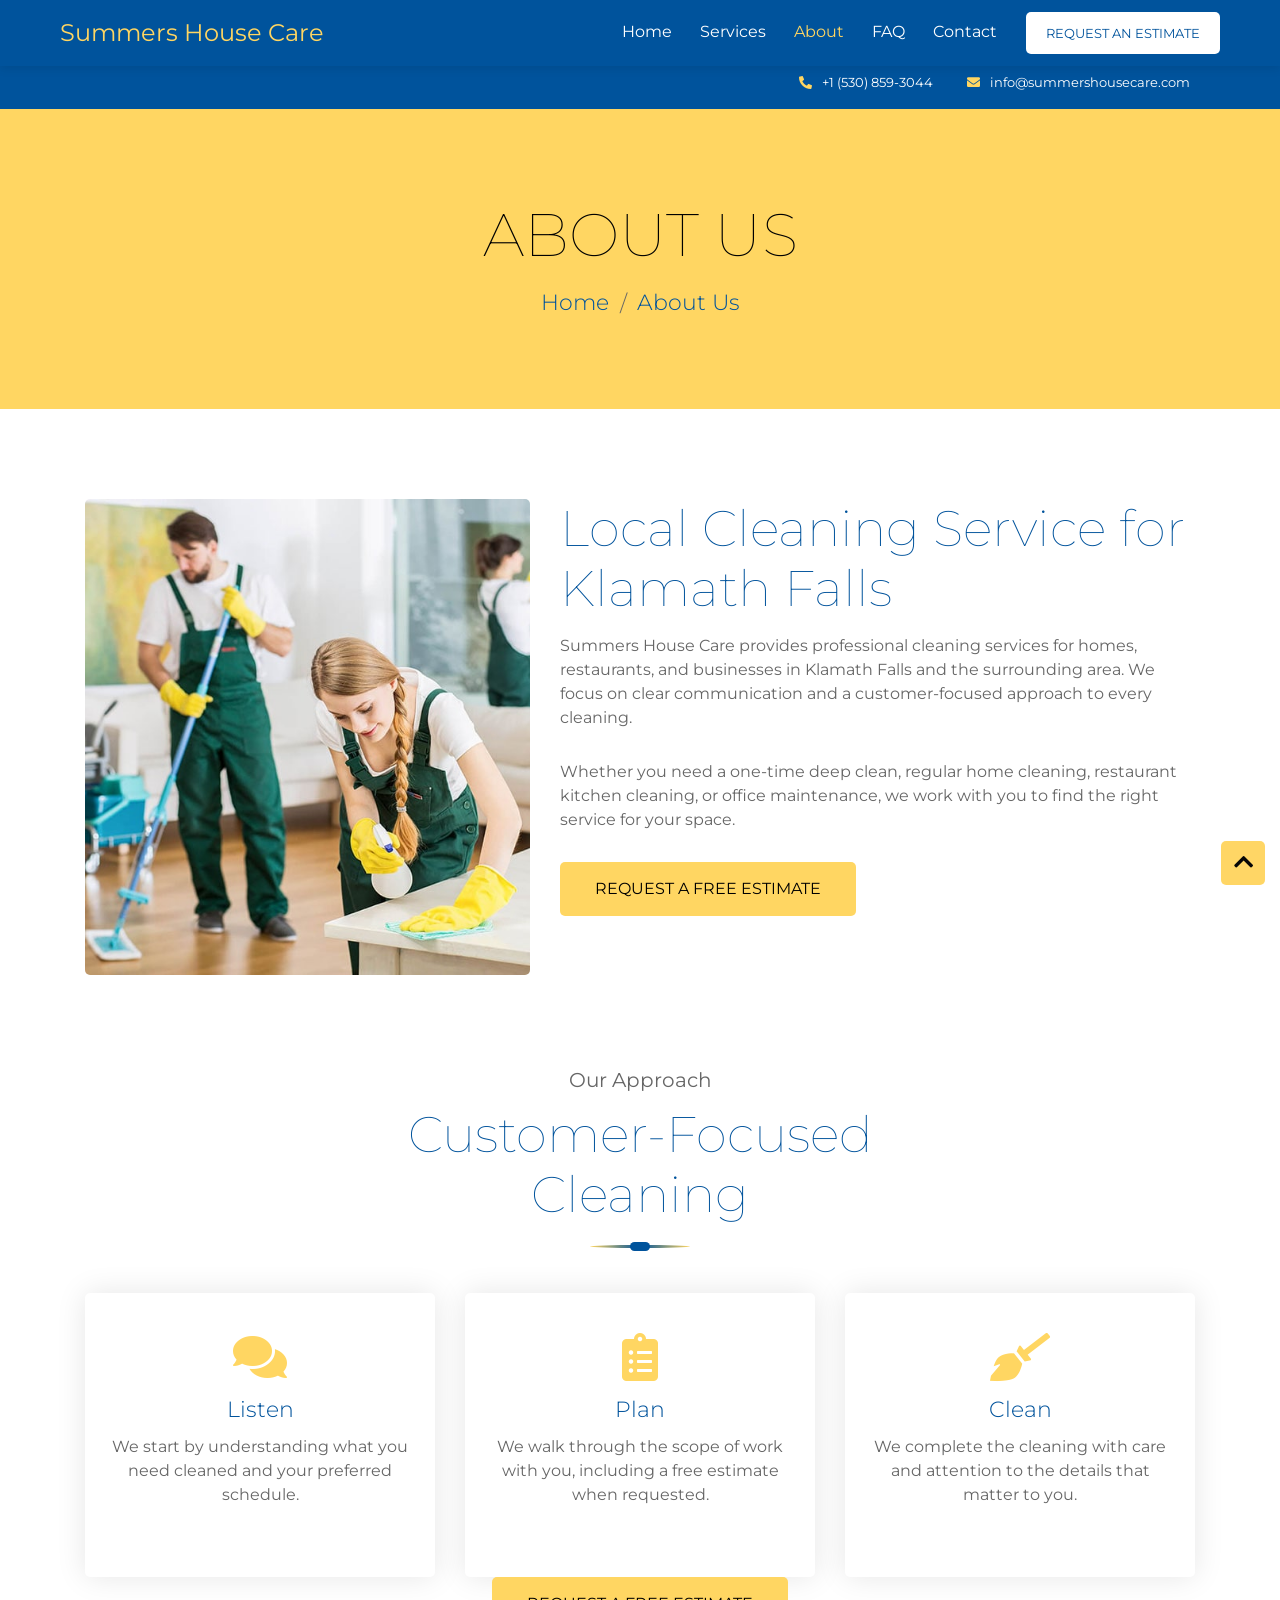
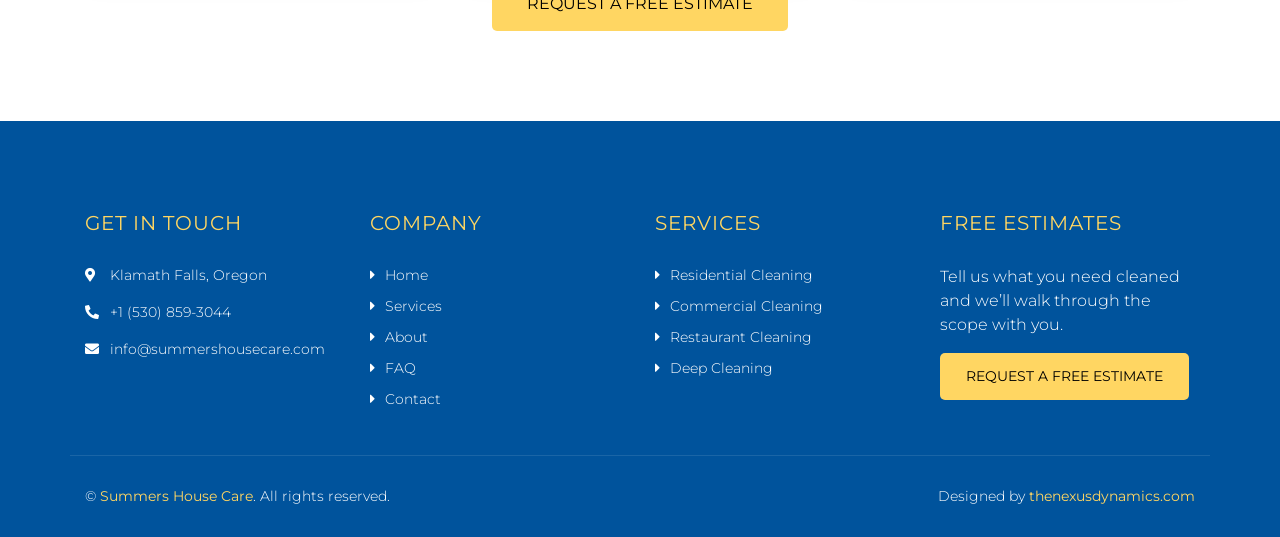
==== commit 8ecbe0bf: "Polish site into client-ready Summers House Care demo - Rewrite index.html as the primary conversion" ====
--- a/about.html
+++ b/about.html
@@ -2,22 +2,20 @@
 <html lang="en">
     <head>
         <meta charset="utf-8">
-        <title>About Us - Summers House Care</title>
+        <title>About - Summers House Care | Cleaning Services in Klamath Falls</title>
         <meta content="width=device-width, initial-scale=1.0" name="viewport">
-        <meta content="Summers House Care, About Us, Cleaning Services, Klamath Falls" name="keywords">
-        <meta content="Learn more about Summers House Care, your trusted cleaning service provider in Klamath Falls." name="description">
+        <meta content="Summers House Care, About, Residential Cleaning, Commercial Cleaning, Restaurant Cleaning, Klamath Falls" name="keywords">
+        <meta content="Learn about Summers House Care, a local cleaning service in Klamath Falls offering residential, commercial, and restaurant cleaning. Request a free estimate." name="description">
 
         <!-- Favicon -->
-        <link href="img/favicon.ico" rel="icon">
+        <link rel="icon" href="data:image/svg+xml,<svg xmlns='http://www.w3.org/2000/svg' viewBox='0 0 32 32'><rect width='32' height='32' rx='6' fill='%2300539C'/><text x='16' y='23' font-family='Montserrat,Arial,sans-serif' font-size='20' font-weight='600' fill='%23FFD662' text-anchor='middle'>S</text></svg>">
 
         <!-- Google Font -->
-        <link href="https://fonts.googleapis.com/css2?family=Montserrat:wght@100;300;400&display=swap" rel="stylesheet">
-        
+        <link href="https://fonts.googleapis.com/css2?family=Montserrat:wght@100;300;400;600&display=swap" rel="stylesheet">
+
         <!-- CSS Libraries -->
         <link href="https://stackpath.bootstrapcdn.com/bootstrap/4.4.1/css/bootstrap.min.css" rel="stylesheet">
         <link href="https://cdnjs.cloudflare.com/ajax/libs/font-awesome/5.10.0/css/all.min.css" rel="stylesheet">
-        <link href="lib/owlcarousel/assets/owl.carousel.min.css" rel="stylesheet">
-        <link href="lib/lightbox/css/lightbox.min.css" rel="stylesheet">
 
         <!-- Template Stylesheet -->
         <link href="css/style.css" rel="stylesheet">
@@ -33,53 +31,35 @@
                             <div class="brand">
                                 <a href="index.html">
                                     Summers House Care
-                                    <!-- <img src="img/logo.png" alt="Logo"> -->
                                 </a>
                             </div>
                         </div>
                         <div class="col-lg-9">
                             <div class="topbar">
                                 <div class="topbar-col">
-                                    <a href="tel:+15308593044"><i class="fa fa-phone-alt"></i>+1 (530) 859-3044</a>
+                                    <a href="tel:+15308593044"><i class="fa fa-phone-alt" aria-hidden="true"></i>+1 (530) 859-3044</a>
                                 </div>
                                 <div class="topbar-col">
-                                    <a href="mailto:info@summershousecare.com"><i class="fa fa-envelope"></i>info@summershousecare.com</a>
+                                    <a href="mailto:info@summershousecare.com"><i class="fa fa-envelope" aria-hidden="true"></i>info@summershousecare.com</a>
                                 </div>
-                                <div class="topbar-col">
-                                    <div class="topbar-social">
-                                        <a href=""><i class="fab fa-twitter"></i></a>
-                                        <a href=""><i class="fab fa-facebook-f"></i></a>
-                                        <a href=""><i class="fab fa-youtube"></i></a>
-                                        <a href=""><i class="fab fa-instagram"></i></a>
-                                        <a href=""><i class="fab fa-linkedin-in"></i></a>
-                                    </div>
-                                </div>
-                            </div>
-                            <div class="navbar navbar-expand-lg bg-light navbar-light">
+                            </div>
+                            <nav class="navbar navbar-expand-lg bg-light navbar-light" aria-label="Main navigation">
                                 <a href="index.html" class="navbar-brand">Summers House Care</a>
-                                <button type="button" class="navbar-toggler" data-toggle="collapse" data-target="#navbarCollapse">
+                                <button type="button" class="navbar-toggler" data-toggle="collapse" data-target="#navbarCollapse" aria-controls="navbarCollapse" aria-expanded="false" aria-label="Toggle navigation">
                                     <span class="navbar-toggler-icon"></span>
                                 </button>
 
                                 <div class="collapse navbar-collapse justify-content-between" id="navbarCollapse">
                                     <div class="navbar-nav ml-auto">
                                         <a href="index.html" class="nav-item nav-link">Home</a>
+                                        <a href="service.html" class="nav-item nav-link">Services</a>
                                         <a href="about.html" class="nav-item nav-link active">About</a>
-                                        <a href="service.html" class="nav-item nav-link">Service</a>
-                                        <a href="portfolio.html" class="nav-item nav-link">Project</a>
-                                        <a href="single.html" class="nav-item nav-link">Single</a>
+                                        <a href="index.html#faqs" class="nav-item nav-link">FAQ</a>
                                         <a href="contact.html" class="nav-item nav-link">Contact</a>
-                                        <div class="nav-item dropdown">
-                                            <a href="#" class="nav-link dropdown-toggle" data-toggle="dropdown">Dropdown</a>
-                                            <div class="dropdown-menu">
-                                                <a href="#" class="dropdown-item">Sub Item 1</a>
-                                                <a href="#" class="dropdown-item">Sub Item 2</a>
-                                            </div>
-                                        </div>
-                                        <a href="#" class="btn">Get A Quote</a>
+                                        <a href="contact.html#free-estimate" class="btn">Request an Estimate</a>
                                     </div>
                                 </div>
-                            </div>
+                            </nav>
                         </div>
                     </div>
                 </div>
@@ -92,11 +72,11 @@
                 <div class="container">
                     <div class="row">
                         <div class="col-12">
-                            <h2>About Us</h2>
+                            <h1>About Us</h1>
                         </div>
                         <div class="col-12">
-                            <a href="">Home</a>
-                            <a href="">About Us</a>
+                            <a href="index.html">Home</a>
+                            <a href="about.html" aria-current="page">About Us</a>
                         </div>
                     </div>
                 </div>
@@ -110,19 +90,19 @@
                     <div class="row">
                         <div class="col-lg-5 col-md-6">
                             <div class="about-img">
-                                <img src="img/about.jpg" alt="Image">
+                                <img src="img/about.jpg" alt="A cleaner at work in a freshly cleaned interior">
                             </div>
                         </div>
                         <div class="col-lg-7 col-md-6">
                             <div class="about-text">
-                                <h2><span>10</span> Years Experience</h2>
+                                <h2>Local Cleaning Service for Klamath Falls</h2>
                                 <p>
-                                    Lorem ipsum dolor sit amet, consectetur adipiscing elit. Phasellus nec pretium mi. Curabitur facilisis ornare velit non vulputate. Aliquam metus tortor, auctor id gravida condimentum, viverra quis sem.
+                                    Summers House Care provides professional cleaning services for homes, restaurants, and businesses in Klamath Falls and the surrounding area. We focus on clear communication and a customer-focused approach to every cleaning.
                                 </p>
                                 <p>
-                                    Lorem ipsum dolor sit amet, consectetur adipiscing elit. Phasellus nec pretium mi. Curabitur facilisis ornare velit non vulputate. Aliquam metus tortor, auctor id gravida condimentum, viverra quis sem. Curabitur non nisl nec nisi scelerisque maximus. Aenean consectetur convallis porttitor. Aliquam interdum at lacus non blandit.
+                                    Whether you need a one-time deep clean, regular home cleaning, restaurant kitchen cleaning, or office maintenance, we work with you to find the right service for your space.
                                 </p>
-                                <a class="btn" href="">Learn More</a>
+                                <a class="btn" href="contact.html#free-estimate">Request a Free Estimate</a>
                             </div>
                         </div>
                     </div>
@@ -131,179 +111,44 @@
             <!-- About End -->
 
 
-            <!-- Story Start -->
-            <div class="story">
+            <!-- Our Approach Start -->
+            <div class="steps">
                 <div class="container">
                     <div class="section-header">
-                        <p>Company Story</p>
-                        <h2>Learn About Our Journey</h2>
-                    </div>
-                    <div class="row">
-                        <div class="col-lg-12">
-                            <div class="story-container">
-                                <div class="story-end">
-                                    <p>Now</p>
-                                </div>
-                                <div class="story-continue">
-
-                                    <div class="row story-right">
-                                        <div class="col-md-6">
-                                            <p class="story-date">
-                                                01 Dec 2020
-                                            </p>
-                                        </div>
-                                        <div class="col-md-6">
-                                            <div class="story-box">
-                                                <div class="story-text">
-                                                    <h3>Lorem ipsum dolor</h3>
-                                                    <p>
-                                                        Lorem ipsum dolor sit amet elit. Proin euismod nibh in convallis. Nam vitae posuere tortor, et imperdiet nunc. Praesent nisl nulla, fringilla eu ornare, dignissim vitae ipsum.
-                                                    </p>
-                                                </div>
-                                            </div>
-                                        </div>
-                                    </div>
-
-                                    <div class="row story-left">
-                                        <div class="col-md-6 d-md-none d-block">
-                                            <p class="story-date">
-                                                01 Jun 2020
-                                            </p>
-                                        </div>
-                                        <div class="col-md-6">
-                                            <div class="story-box">
-                                                <div class="story-text">
-                                                    <h3>Lorem ipsum dolor</h3>
-                                                    <p>
-                                                        Lorem ipsum dolor sit amet elit. Proin euismod nibh in convallis. Nam vitae posuere tortor, et imperdiet nunc. Praesent nisl nulla, fringilla eu ornare, dignissim vitae ipsum.
-                                                    </p>
-                                                </div>
-                                            </div>
-                                        </div>
-                                        <div class="col-md-6 d-md-block d-none">
-                                            <p class="story-date">
-                                                01 Jun 2020
-                                            </p>
-                                        </div>
-                                    </div>
-
-                                    <div class="row">
-                                        <div class="col-12">
-                                            <div class="story-year">
-                                                <p>2020</p>
-                                            </div>
-                                        </div>
-                                    </div>
-
-                                    <div class="row story-right">
-                                        <div class="col-md-6">
-                                            <p class="story-date">
-                                                01 Dec 2019
-                                            </p>
-                                        </div>
-                                        <div class="col-md-6">
-                                            <div class="story-box">
-                                                <div class="story-text">
-                                                    <h3>Lorem ipsum dolor</h3>
-                                                    <p>
-                                                        Lorem ipsum dolor sit amet elit. Proin euismod nibh in convallis. Nam vitae posuere tortor, et imperdiet nunc. Praesent nisl nulla, fringilla eu ornare, dignissim vitae ipsum.
-                                                    </p>
-                                                </div>
-                                            </div>
-                                        </div>
-                                    </div>
-
-                                    <div class="row story-left">
-                                        <div class="col-md-6 d-md-none d-block">
-                                            <p class="story-date">
-                                                01 Jun  2019
-                                            </p>
-                                        </div>
-                                        <div class="col-md-6">
-                                            <div class="story-box">
-                                                <div class="story-text">
-                                                    <h3>Lorem ipsum dolor</h3>
-                                                    <p>
-                                                        Lorem ipsum dolor sit amet elit. Proin euismod nibh in convallis. Nam vitae posuere tortor, et imperdiet nunc. Praesent nisl nulla, fringilla eu ornare, dignissim vitae ipsum.
-                                                    </p>
-                                                </div>
-                                            </div>
-                                        </div>
-                                        <div class="col-md-6 d-md-block d-none">
-                                            <p class="story-date">
-                                                01 Jun  2019
-                                            </p>
-                                        </div>
-                                    </div>
-                                    
-                                    <div class="row">
-                                        <div class="col-12">
-                                            <div class="story-year">
-                                                <p>2019</p>
-                                            </div>
-                                        </div>
-                                    </div>
-
-                                    <div class="row story-right">
-                                        <div class="col-md-6">
-                                            <p class="story-date">
-                                                01 Dec 2018
-                                            </p>
-                                        </div>
-                                        <div class="col-md-6">
-                                            <div class="story-box">
-                                                <div class="story-text">
-                                                    <h3>Lorem ipsum dolor</h3>
-                                                    <p>
-                                                        Lorem ipsum dolor sit amet elit. Proin euismod nibh in convallis. Nam vitae posuere tortor, et imperdiet nunc. Praesent nisl nulla, fringilla eu ornare, dignissim vitae ipsum.
-                                                    </p>
-                                                </div>
-                                            </div>
-                                        </div>
-                                    </div>
-
-                                    <div class="row story-left">
-                                        <div class="col-md-6 d-md-none d-block">
-                                            <p class="story-date">
-                                                01 Jun 2018
-                                            </p>
-                                        </div>
-                                        <div class="col-md-6">
-                                            <div class="story-box">
-                                                <div class="story-text">
-                                                    <h3>Lorem ipsum dolor</h3>
-                                                    <p>
-                                                        Lorem ipsum dolor sit amet elit. Proin euismod nibh in convallis. Nam vitae posuere tortor, et imperdiet nunc. Praesent nisl nulla, fringilla eu ornare, dignissim vitae ipsum.
-                                                    </p>
-                                                </div>
-                                            </div>
-                                        </div>
-                                        <div class="col-md-6 d-md-block d-none">
-                                            <p class="story-date">
-                                                01 Jun 2018
-                                            </p>
-                                        </div>
-                                    </div>
-                                </div>
-                                <div class="story-start">
-                                    <p>Launch</p>
-                                </div>
-                                <div class="story-launch">
-                                    <div class="story-box">
-                                        <div class="story-text">
-                                            <h3>Launched our company on 01 Jan 2018</h3>
-                                            <p>
-                                                Lorem ipsum dolor sit amet elit. Proin euismod nibh in convallis. Nam vitae posuere tortor, et imperdiet nunc. Praesent nisl nulla, fringilla eu ornare, dignissim vitae ipsum.
-                                            </p>
-                                        </div>
-                                    </div>
-                                </div>
-                            </div>
-                        </div>
-                    </div>
-                </div>
-            </div>
-            <!-- Story End -->
+                        <p>Our Approach</p>
+                        <h2>Customer-Focused Cleaning</h2>
+                    </div>
+                    <div class="row">
+                        <div class="col-md-4">
+                            <div class="step-item">
+                                <div class="step-num"><i class="fa fa-comments" aria-hidden="true"></i></div>
+                                <h3>Listen</h3>
+                                <p>We start by understanding what you need cleaned and your preferred schedule.</p>
+                            </div>
+                        </div>
+                        <div class="col-md-4">
+                            <div class="step-item">
+                                <div class="step-num"><i class="fa fa-clipboard-list" aria-hidden="true"></i></div>
+                                <h3>Plan</h3>
+                                <p>We walk through the scope of work with you, including a free estimate when requested.</p>
+                            </div>
+                        </div>
+                        <div class="col-md-4">
+                            <div class="step-item">
+                                <div class="step-num"><i class="fa fa-broom" aria-hidden="true"></i></div>
+                                <h3>Clean</h3>
+                                <p>We complete the cleaning with care and attention to the details that matter to you.</p>
+                            </div>
+                        </div>
+                    </div>
+                    <div class="row">
+                        <div class="col-12 text-center">
+                            <a class="btn steps-cta" href="contact.html#free-estimate">Request a Free Estimate</a>
+                        </div>
+                    </div>
+                </div>
+            </div>
+            <!-- Our Approach End -->
 
 
             <!-- Footer Start -->
@@ -313,82 +158,59 @@
                         <div class="col-md-6 col-lg-3">
                             <div class="footer-contact">
                                 <h2>Get In Touch</h2>
-                                <p><i class="fa fa-map-marker-alt"></i>Klamath Falls</p>
-                                <p><i class="fa fa-phone-alt"></i>+1 (530) 859-3044</p>
-                                <p><i class="fa fa-envelope"></i>info@summershousecare.com</p>
-                                <div class="footer-social">
-                                    <a href=""><i class="fab fa-twitter"></i></a>
-                                    <a href=""><i class="fab fa-facebook-f"></i></a>
-                                    <a href=""><i class="fab fa-youtube"></i></a>
-                                    <a href=""><i class="fab fa-instagram"></i></a>
-                                    <a href=""><i class="fab fa-linkedin-in"></i></a>
-                                </div>
+                                <p><i class="fa fa-map-marker-alt" aria-hidden="true"></i>Klamath Falls, Oregon</p>
+                                <p><i class="fa fa-phone-alt" aria-hidden="true"></i><a href="tel:+15308593044">+1 (530) 859-3044</a></p>
+                                <p><i class="fa fa-envelope" aria-hidden="true"></i><a href="mailto:info@summershousecare.com">info@summershousecare.com</a></p>
                             </div>
                         </div>
                         <div class="col-md-6 col-lg-3">
                             <div class="footer-link">
-                                <h2>Useful Link</h2>
-                                <a href="">About Us</a>
-                                <a href="">Our Story</a>
-                                <a href="">Our Services</a>
-                                <a href="">Our Projects</a>
-                                <a href="">Contact Us</a>
+                                <h2>Company</h2>
+                                <a href="index.html">Home</a>
+                                <a href="service.html">Services</a>
+                                <a href="about.html">About</a>
+                                <a href="index.html#faqs">FAQ</a>
+                                <a href="contact.html">Contact</a>
                             </div>
                         </div>
                         <div class="col-md-6 col-lg-3">
                             <div class="footer-link">
-                                <h2>Useful Link</h2>
-                                <a href="">Our Clients</a>
-                                <a href="">Clients Review</a>
-                                <a href="">Ongoing Project</a>
-                                <a href="">Customer Support</a>
-                                <a href="">FAQs</a>
+                                <h2>Services</h2>
+                                <a href="service.html">Residential Cleaning</a>
+                                <a href="service.html">Commercial Cleaning</a>
+                                <a href="service.html">Restaurant Cleaning</a>
+                                <a href="service.html">Deep Cleaning</a>
                             </div>
                         </div>
                         <div class="col-md-6 col-lg-3">
                             <div class="footer-form">
-                                <h2>Stay Updated</h2>
-                                <p>
-                                    Lorem ipsum dolor sit amet, adipiscing elit. Etiam accumsan lacus eget velit
-                                </p>
-                                <input class="form-control" placeholder="Email here">
-                                <button class="btn">Submit</button>
-                            </div>
-                        </div>
-                    </div>
-                </div>
-                <div class="container footer-menu">
-                    <div class="f-menu">
-                        <a href="">Terms of use</a>
-                        <a href="">Privacy policy</a>
-                        <a href="">Cookies</a>
-                        <a href="">Help & FQAs</a>
-                        <a href="">Contact us</a>
+                                <h2>Free Estimates</h2>
+                                <p>Tell us what you need cleaned and we&rsquo;ll walk through the scope with you.</p>
+                                <a class="btn" href="contact.html#free-estimate">Request a Free Estimate</a>
+                            </div>
+                        </div>
                     </div>
                 </div>
                 <div class="container copyright">
                     <div class="row">
                         <div class="col-md-6">
-                            <p>&copy; <a href="index.html">Summers House Care</a>, All Right Reserved.</p>
+                            <p>&copy; <a href="index.html">Summers House Care</a>. All rights reserved.</p>
                         </div>
                         <div class="col-md-6">
-                            <p>Designed By <a href="https://thenexusdynamics.com">thenexusdynamics.com</a></p>
+                            <p>Designed by <a href="https://thenexusdynamics.com">thenexusdynamics.com</a></p>
                         </div>
                     </div>
                 </div>
             </div>
             <!-- Footer End -->
             
-            <a href="#" class="back-to-top"><i class="fa fa-chevron-up"></i></a>
+            <a href="#" class="back-to-top" aria-label="Back to top"><i class="fa fa-chevron-up" aria-hidden="true"></i></a>
         </div>
 
         <!-- JavaScript Libraries -->
         <script src="https://code.jquery.com/jquery-3.4.1.min.js"></script>
         <script src="https://stackpath.bootstrapcdn.com/bootstrap/4.4.1/js/bootstrap.bundle.min.js"></script>
         <script src="lib/easing/easing.min.js"></script>
-        <script src="lib/owlcarousel/owl.carousel.min.js"></script>
-        <script src="lib/isotope/isotope.pkgd.min.js"></script>
-        <script src="lib/lightbox/js/lightbox.min.js"></script>
 
         <!-- Template Javascript -->
         <script src="js/main.js"></script>
--- a/css/style.css
+++ b/css/style.css
@@ -80,7 +80,7 @@
 
 .header.home {
     margin-bottom: 45px;
-    background: linear-gradient(rgba(0, 83, 156, 1), rgba(0, 83, 156, .9), rgba(0, 83, 156, 1)), url(../img/header.jpg);
+    background: linear-gradient(rgba(0, 83, 156, .93), rgba(0, 83, 156, .84), rgba(0, 83, 156, .93)), url(../img/header.jpg);
     background-position: center;
     background-repeat: no-repeat;
     background-size: cover;
@@ -109,42 +109,70 @@
     max-height: 100px;
 }
 
-.navbar.sticky {
+.navbar {
     position: fixed;
     top: 0;
     width: 100%;
-    max-width: 1366px;
     z-index: 999;
     background: #00539C !important;
-    box-shadow: 0 2px 10px rgba(0, 0, 0, 0.2);
     padding: 10px 60px;
     transition: all 0.3s ease;
 }
 
-.navbar.sticky .navbar-brand {
+.navbar .navbar-brand {
     display: inline-block !important;
     color: #FFD662 !important;
     font-size: 24px;
     font-weight: 400;
 }
 
-.navbar.sticky .navbar-light a.nav-link {
+.navbar .navbar-light a.nav-link {
     color: #ffffff !important;
 }
 
-.navbar.sticky .navbar-light a.nav-link:hover,
-.navbar.sticky .navbar-light a.nav-link.active {
+.navbar .navbar-light a.nav-link:hover,
+.navbar .navbar-light a.nav-link.active {
     color: #FFD662 !important;
 }
 
-.navbar.sticky .btn {
-    background: #FFD662;
-    color: #000000;
-}
-
-.navbar.sticky .btn:hover {
+.navbar .btn {
+    background: #FFD662;
+    color: #000000;
+}
+
+.navbar .btn:hover {
     background: #ffffff;
     color: #00539C;
+}
+
+.navbar.sticky {
+    max-width: 1366px;
+    box-shadow: 0 2px 10px rgba(0, 0, 0, 0.2);
+    background: #00539C !important;
+}
+
+.header {
+    padding-top: 70px;
+}
+
+.header .brand {
+    display: none;
+}
+
+@media (min-width: 992px) {
+    .header .row {
+        padding: 0 60px;
+    }
+
+    .navbar {
+        max-width: 1366px;
+        left: 50%;
+        transform: translateX(-50%);
+    }
+
+    .header .topbar {
+        padding-bottom: 50px;
+    }
 }
 
 .header .topbar {
@@ -201,61 +229,166 @@
     color: #FFD662;
 }
 
+@media (max-width: 991px) {
+    .header .brand {
+        display: none;
+    }
+
+    .header .topbar {
+        display: none;
+    }
+
+    .header {
+        padding-top: 70px;
+    }
+
+    .header .row {
+        padding: 0 !important;
+    }
+
+    .header .header-top {
+        padding: 0;
+        border-bottom: none;
+    }
+
+    .header .col-lg-9 {
+        max-width: 100%;
+        flex: 0 0 100%;
+        padding: 0;
+    }
+
+    .navbar {
+        position: fixed;
+        max-width: 100%;
+        left: 0;
+        transform: none;
+        padding: 10px 15px;
+        background: #00539C !important;
+        border: none;
+        border-radius: 0;
+    }
+
+    .navbar .navbar-brand {
+        font-size: 22px;
+        margin-right: auto;
+        padding-left: 0;
+    }
+
+    .navbar .navbar-toggler {
+        margin-left: auto;
+        border-color: rgba(255, 255, 255, 0.5);
+        padding: 8px 10px;
+    }
+
+    .navbar .navbar-toggler-icon {
+        background-image: url("data:image/svg+xml;charset=utf8,%3Csvg viewBox='0 0 30 30' xmlns='http://www.w3.org/2000/svg'%3E%3Cpath stroke='rgba(255,255,255,0.9)' stroke-width='2' stroke-linecap='round' stroke-miterlimit='10' d='M4 7h22M4 15h22M4 23h22'/%3E%3C/svg%3E");
+    }
+
+    .navbar .collapse.navbar-collapse {
+        background: #ffffff;
+        border-radius: 5px;
+        margin-top: 10px;
+        padding: 15px;
+    }
+
+    .navbar a.nav-link {
+        padding: 8px 0;
+        color: #00539C !important;
+        border-bottom: 1px solid #f0f0f0;
+    }
+
+    .navbar a.nav-link:hover,
+    .navbar a.nav-link.active {
+        color: #FFD662 !important;
+    }
+
+    .header .dropdown-menu {
+        box-shadow: none;
+        border: 1px solid #eee;
+    }
+
+    .navbar .btn {
+        display: block;
+        width: 100%;
+        margin: 10px 0 0 0;
+        text-align: center;
+        background: #FFD662;
+        color: #000;
+    }
+
+    .navbar .btn:hover {
+        background: #00539C;
+        color: #fff;
+    }
+
+    .navbar.sticky {
+        max-width: 100%;
+        padding: 10px 15px;
+        left: 0;
+        transform: none;
+    }
+
+    .navbar.sticky .navbar-brand {
+        font-size: 22px;
+    }
+
+    .navbar.sticky .navbar-toggler {
+        margin-left: auto;
+    }
+
+    .navbar.sticky .collapse.navbar-collapse {
+        background: #ffffff;
+        margin-top: 10px;
+        padding: 15px;
+        border-radius: 5px;
+    }
+
+    .navbar.sticky .navbar-light a.nav-link {
+        color: #00539C !important;
+        border-bottom: 1px solid #f0f0f0;
+        padding: 8px 0;
+    }
+
+    .navbar.sticky .navbar-light a.nav-link:hover,
+    .navbar.sticky .navbar-light a.nav-link.active {
+        color: #FFD662 !important;
+    }
+
+    .navbar.sticky .btn {
+        display: block;
+        width: 100%;
+        margin: 10px 0 0 0;
+    }
+}
+
 @media (min-width: 992px) {
     .header .navbar {
-        background: transparent !important;
-    }
-    
+        background: #00539C !important;
+        box-shadow: 0 2px 10px rgba(0, 0, 0, 0.1);
+    }
+
     .header .navbar-brand {
-        display: none;
-    }
-    
+        display: inline-block !important;
+        color: #FFD662 !important;
+    }
+
     .header .navbar-light a.nav-link,
     .header .navbar-light .show > .nav-link {
         position: relative;
-        padding: 8px 10px;
+        padding: 8px 14px;
         color: #ffffff;
         font-size: 16px;
         z-index: 1;
     }
-    
+
     .header .navbar-light a.nav-link:hover,
     .header .navbar-light a.nav-link.active {
         color: #FFD662;
     }
-}
-
-@media (max-width: 992px) {
-    .header .brand {
-        text-align: center;
-        margin-bottom: 15px;
-    }
-    
+
     .header .topbar {
-        text-align: center;
-        margin-bottom: 15px;
-    }
-    
-    .header .topbar .topbar-col {
-        margin: 0;
-    }
-    
-    .header .topbar .topbar-social {
-        margin-top: 5px;
-    }
-    
-    .header .navbar {
-        background: #ffffff !important;
-        border: none;
-        z-index: 1;
-    }
-    
-    .header a.nav-link {
-        padding: 5px 0;
-    }
-    
-    .header .dropdown-menu {
-        box-shadow: none;
+        padding-bottom: 0;
+        padding-top: 0;
     }
 }
 
@@ -282,13 +415,26 @@
     margin-right: 8px;
 }
 
-@media (max-width: 992px) {
+@media (max-width: 575px) {
+    .header .navbar .navbar-brand {
+        font-size: 18px;
+    }
+
     .header .navbar {
-        border-radius: 5px;
-    }
-    
-    .header .navbar .btn {
-        display: none;
+        padding: 8px 12px;
+    }
+
+    .navbar.sticky {
+        padding: 8px 12px;
+    }
+
+    .navbar.sticky .navbar-brand {
+        font-size: 18px;
+    }
+
+    .header .hero {
+        padding-top: 30px;
+        padding-bottom: 30px;
     }
 }
 
@@ -297,14 +443,14 @@
     padding-bottom: 60px;
 }
 
-.header .hero h2 {
+.header .hero h1 {
     margin: 0;
     font-size: 60px;
     font-weight: 100;
     color: #ffffff;
 }
 
-.header .hero h2 span {
+.header .hero h1 span {
     color: #FFD662;
 }
 
@@ -333,43 +479,48 @@
 
 .header .hero .form {
     padding: 30px;
-    border: 1px solid rgba(255, 255, 255, .4);
-    background: rgba(255, 255, 255, .3);
-    border-radius: 5px;
+    border: none;
+    background: #ffffff;
+    border-radius: 5px;
+    box-shadow: 0 10px 40px rgba(0, 0, 0, .25);
 }
 
 .header .hero .form h3 {
-    color: #ffffff;
-    font-weight: 300;
+    color: #00539C;
+    font-weight: 400;
 }
 
 .header .hero .form input,
 .header .hero .form select,
 .header .hero .form textarea {
     margin-bottom: 15px;
-    height: 45px;
-    border-radius: 5px;
-    border: 1px solid rgba(255, 255, 255, .3);
-    background: rgba(255, 255, 255, .2);
+    height: 48px;
+    border-radius: 5px;
+    border: 1px solid #d5dce6;
+    background: #ffffff;
+    color: #333333;
 }
 
 .header .hero .form textarea {
     height: 75px;
 }
 
-.header .hero .form select,
 .header .hero .form input::placeholder,
 .header .hero .form textarea::placeholder {
-    color: #ffffff;
-}
-
-.header .hero .form select option:not(:checked) {
-    color: #666666;
+    color: #8a94a0;
+}
+
+.header .hero .form select:invalid {
+    color: #8a94a0;
+}
+
+.header .hero .form select option {
+    color: #333333;
 }
 
 .header .hero .form .btn {
     position: relative;
-    padding: 10px 35px;
+    padding: 12px 35px;
     font-size: 16px;
     text-transform: uppercase;
     color: #000000;
@@ -380,8 +531,8 @@
 }
 
 .header .hero .form .btn:hover {
-    color: #00539C;
-    background: #ffffff;
+    color: #ffffff;
+    background: #00539C;
 }
 
 @media (max-width: 767.98px) {
@@ -402,6 +553,7 @@
     background: #FFD662;
 }
 
+.page-header h1,
 .page-header h2 {
     color: #000000;
     font-size: 60px;
@@ -675,112 +827,6 @@
 
 
 /*******************************/
-/*********** Team CSS **********/
-/*******************************/
-.team {
-    position: relative;
-    width: 100%;
-    padding: 45px 0 15px 0;
-}
-
-.team .team-item {
-    margin-bottom: 30px;
-}
-
-.team .team-img {
-    position: relative;
-    font-size: 0;
-    clip-path: polygon(50% 0%, 100% 25%, 100% 75%, 50% 100%, 0% 75%, 0% 25%);
-    -webkit-clip-path: polygon(50% 0%, 100% 25%, 100% 75%, 50% 100%, 0% 75%, 0% 25%);
-}
-
-.team .team-img img {
-    width: 100%;
-    height: auto;
-}
-
-.team .team-text {
-    padding: 150px 15px 30px 15px;
-    margin-top: -130px;
-    text-align: center;
-    background: #ffffff;
-    border: 1px solid #eeeeee;
-    transition: .3s;
-}
-
-.team .team-text:hover {
-    background: #FFD662;
-    border: 1px solid #FFD662;
-}
-
-.team .team-text h2 {
-    margin-bottom: 5px;
-    font-size: 20px;
-    font-weight: 400;
-    color: #00539C;
-}
-
-.team .team-text h3 {
-    margin-bottom: 20px;
-    font-size: 16px;
-    font-weight: 300;
-}
-
-.team .team-social {
-    position: relative;
-    width: 100%;
-    display: flex;
-    align-items: center;
-    justify-content: center;
-    font-size: 0;
-}
-
-.team .team-social a {
-    display: inline-block;
-    width: 40px;
-    height: 40px;
-    margin-right: 10px;
-    padding: 11px 0 10px 0;
-    font-size: 16px;
-    font-weight: 300;
-    line-height: 16px;
-    text-align: center;
-    color: #ffffff;
-    border-radius: 5px;
-    transition: .3s;
-}
-
-.team .team-social a.social-tw {
-    background: #00acee;
-}
-
-.team .team-social a.social-fb {
-    background: #3b5998;
-}
-
-.team .team-social a.social-li {
-    background: #0e76a8;
-}
-
-.team .team-social a.social-in {
-    background: #3f729b;
-}
-
-.team .team-social a.social-yt {
-    background: #c4302b;
-}
-
-.team .team-social a:last-child {
-    margin-right: 0;
-}
-
-.team .team-social a:hover {
-    color: #ffffff;
-    background: #00539C;
-}
-
-
-/*******************************/
 /*********** FAQs CSS **********/
 /*******************************/
 .faqs {
@@ -886,338 +932,6 @@
 .faqs a.btn:hover {
     color: #ffffff;
     background: #00539C;
-}
-
-
-/*******************************/
-/****** Pricing Plan CSS *******/
-/*******************************/
-.price {
-    position: relative;
-    padding: 45px 0 15px 0;
-}
-
-.price .price-item {
-    text-align: center;
-    background: #ffffff;
-    border-radius: 5px;
-    box-shadow: 0 0 30px rgba(0, 0, 0, .1);
-    margin-bottom: 30px;
-}
-
-.price .price-header {
-    padding: 30px 0 50px 0;
-    color: #000000;
-    background: #FFD662;
-    border-radius: 5px 5px 0 0;
-}
-
-.price .featured-item .price-header {
-    color: #ffffff;
-    background: #00539C;
-}
-
-.price .price-icon {
-    margin-bottom: 15px;
-}
-
-.price .price-icon i {
-    display: inline-block;
-    font-size: 45px;
-}
-
-.price .price-title h2 {
-    font-size: 24px;
-    font-weight: 300;
-    letter-spacing: 2px;
-}
-
-.price .price-pricing h2 {
-    font-size: 60px;
-    font-weight: 100;
-    margin-left: 15px;
-    margin-bottom: 0;
-}
-
-.price .price-pricing h2 small {
-    position: absolute;
-    font-size: 18px;
-    font-weight: 300;
-    margin-top: 16px;
-    margin-left: -15px;
-}
-
-.price .price-body {
-    padding: 20px 0;
-    background: #ffffff;
-    border-radius: 25px 30px 0 0;
-    margin-top: -30px;
-}
-
-.price .price-des ul {
-    margin: 0;
-    padding: 0;
-    list-style: none;
-}
-
-.price .price-des ul li {
-    color: #2A293E;
-    font-size: 14px;
-    font-weight: 300;
-    padding: 5px;
-    border-bottom: 1px solid #eeeeee;
-}
-
-.price .price-des ul li:last-child {
-    border: none;
-}
-
-.price .price-footer {
-    padding-bottom: 30px;
-    background: #ffffff;
-    border-radius: 0 0 5px 5px;
-}
-
-
-.price .price-action a {
-    display: inline-block;
-    padding: 10px 25px;
-    color: #000000;
-    font-size: 14px;
-    letter-spacing: 2px;
-    background: #FFD662;
-    border-radius: 5px;
-    transition:  .3s;
-}
-
-.price .price-action a i {
-    margin-right: 5px;
-}
-
-.price .price-action a:hover {
-    color: #ffffff;
-    background: #00539C;
-}
-
-.price .featured-item .price-action a {
-    color: #ffffff;
-    background: #00539C;
-}
-
-.price .featured-item .price-action a:hover {
-    color: #000000;
-    background: #FFD662;
-}
-
-
-/*******************************/
-/********** Newsletter *********/
-/*******************************/
-.newsletter {
-    position: relative;
-    margin: 45px 0;
-    padding: 60px 0;
-    background: #00539C;
-}
-
-.newsletter h2 {
-    color: #ffffff;
-    font-size: 45px;
-    font-weight: 100;
-    text-transform: uppercase;
-}
-
-.newsletter p {
-    margin: 0;
-    color: #ffffff;
-    font-size: 20px;
-    font-weight: 300;
-}
-
-.newsletter .form {
-    position: relative;
-}
-
-.newsletter input {
-    height: 60px;
-    border: none;
-    border-radius: 5px;
-}
-
-.newsletter .btn {
-    position: absolute;
-    top: 5px;
-    right: 5px;
-    height: 50px;
-    padding: 10px 20px;
-    font-size: 16px;
-    font-weight:400;
-    text-transform: uppercase;
-    color: #000000;
-    background: #FFD662;
-    border-radius: 5px;
-    transition: .3s;
-}
-
-.newsletter .btn:hover {
-    color: #ffffff;
-    background: #00539C;
-}
-
-
-/*******************************/
-/******* Testimonial CSS *******/
-/*******************************/
-.testimonial {
-    position: relative;
-    padding: 45px 0;
-}
-
-.testimonial .testimonial-item {
-    position: relative;
-    margin: 0 15px;
-    text-align: center;
-}
-
-.testimonial .testimonial-img {
-    position: relative;
-    margin-bottom: 15px;
-    z-index: 1;
-}
-
-.testimonial .testimonial-item img {
-    margin: 0 auto;
-    width: 150px;
-    border: 15px solid #ffffff;
-    border-radius: 100px;
-}
-
-.testimonial .testimonial-content {
-    position: relative;
-    margin-top: -90px;
-    padding: 100px 25px 25px 25px;
-    text-align: center;
-    background: #FFD662;
-    border-radius: 5px;
-}
-
-.testimonial .testimonial-item p {
-    color: #000000;
-    font-size: 16px;
-    font-weight: 400;
-}
-
-.testimonial .testimonial-content h3 {
-    color: #000000;
-    font-size: 18px;
-    font-weight: 400;
-    text-transform: uppercase;
-    margin-bottom: 5px;
-}
-
-.testimonial .testimonial-content h4 {
-    font-size: 14px;
-    font-weight: 400;
-    margin-bottom: 0;
-}
-
-.testimonial .owl-nav,
-.testimonial .owl-dots {
-    margin-top: 15px;
-    text-align: center;
-}
-
-.testimonial .owl-dot {
-    display: inline-block;
-    margin: 0 5px;
-    width: 12px;
-    height: 12px;
-    border-radius: 50%;
-    background: #FFD662;
-}
-
-.testimonial .owl-dot.active {
-    background: #00539C;
-}
-
-
-/*******************************/
-/*********** Blog CSS **********/
-/*******************************/
-.blog {
-    position: relative;
-    width: 100%;
-    padding: 45px 0 15px 0;
-}
-
-.blog .blog-item {
-    position: relative;
-    width: 100%;
-    border-radius: 5px;
-    margin-bottom: 30px;
-    background: #ffffff;
-    box-shadow: 0 0 30px rgba(0, 0, 0, .1);
-}
-
-.blog .blog-item img {
-    width: 100%;
-    border-radius: 5px 5px 0 0;
-}
-
-.blog .blog-item h3 {
-    margin: 0;
-    padding: 25px 30px 5px 30px;
-    font-size: 22px;
-    font-weight: 300;
-    color: #00539C;
-}
-
-.blog .blog-item .meta {
-    padding: 0 30px 15px 30px;
-}
-
-.blog .blog-item .meta * {
-    display: inline-block;
-    margin: 0;
-    padding: 0;
-    font-size: 14px;
-    color: #999999;
-}
-
-.blog .blog-item .meta i {
-    margin: 0 2px 0 10px;
-}
-
-.blog .blog-item .meta i:first-child {
-    margin-left: 0;
-}
-
-.blog .blog-item p {
-    padding: 0 30px;
-    font-size: 16px;
-}
-
-.blog .blog-item a.btn {
-    position: relative;
-    margin: 5px 30px 30px 30px;
-    padding: 10px 20px;
-    font-size: 14px;
-    text-transform: uppercase;
-    color: #000000;
-    border: none;
-    border-radius: 5px;
-    background: #FFD662;
-    transition: .3s;
-}
-
-.blog .blog-item:hover a.btn {
-    color: #ffffff;
-    background: #00539C;
-}
-
-.blog .blog-item a.btn:hover {
-    color: #000000;
-    background: #FFD662;
 }
 
 
@@ -1271,431 +985,98 @@
 
 
 /*******************************/
-/********** Story CSS **********/
-/*******************************/
-.story {
-    position: relative;
-    width: 100%;
-    padding: 45px 0 15px 0;
-}
-
-.story .container {
-    max-width: 960px;
-}
-
-.story .story-container {
-    position: relative;
-    width: 100%;
-}
-
-.story .story-end,
-.story .story-start,
-.story .story-year {
-    position: relative;
-    width: 100%;
-    text-align: center;
-    z-index: 1;
-}
-
-.story .story-end p,
-.story .story-start p,
-.story .story-year p {
-    display: inline-block;
-    width: 100px;
-    margin: 0;
-    padding: 10px 0;
-    text-align: center;
-    background: #FFD662;
-    border: 1px solid #00539C;
-    border-radius: 5px;
-    color: #000000;
-    font-size: 16px;
-    text-transform: uppercase;
-}
-
-.story .story-year {
-    margin: 30px 0;
-}
-
-.story .story-continue {
-    position: relative;
-    width: 100%;
-    padding: 60px 0;
-}
-
-.story .story-continue::before {
-    position: absolute;
-    content: "";
-    width: 3px;
-    height: 100%;
-    top: 0;
-    left: 50%;
-    margin-left: -1.5px;
-    background: #FFD662;
-    border-left: 1px solid #00539C;
-    border-right: 1px solid #00539C;
-}
-
-.story .row.story-left,
-.story .row.story-right .story-date {
-    text-align: right;
-}
-
-.story .row.story-right,
-.story .row.story-left .story-date {
-    text-align: left;
-}
-
-.story .story-date {
-    padding: 0 5px;
+/********* Contact CSS *********/
+/*******************************/
+.contact {
+    position: relative;
+    width: 100%;
+    padding: 45px 0;
+}
+
+.contact .contact-aside {
+    padding: 30px;
+    background: #f3f6ff;
+    border-radius: 5px;
+}
+
+.contact .contact-aside h3 {
+    margin-bottom: 12px;
+    font-size: 20px;
+    font-weight: 400;
+    color: #00539C;
+}
+
+.contact .contact-aside h3:not(:first-child) {
+    margin-top: 30px;
+}
+
+.contact .contact-aside p {
+    margin-bottom: 0;
+    font-size: 15px;
+}
+
+.contact .contact-aside a {
+    color: #00539C;
+    font-weight: 400;
+}
+
+.contact .contact-aside a:hover {
+    text-decoration: underline;
+}
+
+.contact .aside-item {
+    display: flex;
+    align-items: center;
+    margin-bottom: 12px;
+}
+
+.contact .aside-item i {
+    width: 30px;
+    font-size: 18px;
+    color: #00539C;
+}
+
+.contact .aside-item a,
+.contact .aside-item span {
+    min-width: 0;
+    overflow-wrap: anywhere;
+}
+
+.contact .contact-form label {
     font-size: 14px;
     font-weight: 400;
-    margin: 41px 0 0 0;
-}
-
-.story .story-date::after {
-    content: '';
-    display: block;
-    position: absolute;
-    width: 17px;
-    height: 17px;
-    top: 42px;
-    background: #FFD662;
-    border: 1px solid #00539C;
-    border-radius: 15px;
-    z-index: 1;
-}
-
-.story .row.story-left .story-date::after {
-    left: -8.5px;
-}
-
-.story .row.story-right .story-date::after {
-    right: -8.5px;
-}
-
-.story .story-box,
-.story .story-launch {
-    position: relative;
-    display: inline-block;
-    margin: 15px;
-    padding: 20px 25px;
-    border: 1px solid #dddddd;
-    border-radius: 6px;
-    background: #ffffff;
-}
-
-.story .story-launch {
-    width: 100%;
-    margin: 15px 0;
-    padding: 0;
-    border: none;
-    text-align: center;
-    background: transparent;
-}
-
-.story .story-box::after,
-.story .story-box::before {
-    content: '';
-    display: block;
-    position: absolute;
-    width: 0;
-    height: 0;
-    border-style: solid;
-}
-
-.story .row.story-left .story-box::after,
-.story .row.story-left .story-box::before {
-    left: 100%;
-}
-
-.story .row.story-right .story-box::after,
-.story .row.story-right .story-box::before {
-    right: 100%;
-}
-
-.story .story-launch .story-box::after,
-.story .story-launch .story-box::before {
-    left: 50%;
-    margin-left: -10px;
-}
-
-.story .story-box::after {
-    top: 26px;
-    border-color: transparent transparent transparent #ffffff;
-    border-width: 10px;
-}
-
-.story .story-box::before {
-    top: 25px;
-    border-color: transparent transparent transparent #dddddd;
-    border-width: 11px;
-}
-
-.story .row.story-right .story-box::after {
-    border-color: transparent #ffffff transparent transparent;
-}
-
-.story .row.story-right .story-box::before {
-    border-color: transparent #dddddd transparent transparent;
-}
-
-.story .story-launch .story-box::after {
-    top: -20px;
-    border-color: transparent transparent #dddddd transparent;
-}
-
-.story .story-launch .story-box::before {
-    top: -19px;
-    border-color: transparent transparent #ffffff transparent;
-    border-width: 10px;
-    z-index: 1;
-}
-
-.story .story-box .story-text {
-    position: relative;
-    float: left;
-}
-
-.story .story-launch .story-text {
-    max-width: 400px;
-}
-
-.story .story-text h3 {
-    color: #00539C;
-    font-size: 18px;
-    font-weight: 400;
-}
-
-.story .story-text p {
-    font-size: 16px;
-    font-weight: 400;
-    margin-bottom: 0;
-}
-
-@media (max-width: 768px) {
-    .story .story-continue::before {
-        left: 48.5px;
-    }
-    
-    .story .story-end,
-    .story .story-start,
-    .story .story-year,
-    .story .row.story-left,
-    .story .row.story-right .story-date,
-    .story .row.story-right,
-    .story .row.story-left .story-date,
-    .story .story-launch {
-        text-align: left;
-    }
-    
-    .story .story-date {
-        padding: 0;
-    }
-    
-    .story .row.story-left .story-date::after,
-    .story .row.story-right .story-date::after {
-        left: 54.5px;
-    }
-    
-    .story .story-box,
-    .story .row.story-right .story-date,
-    .story .row.story-left .story-date {
-        margin-left: 77px;
-    }
-    
-    .story .story-launch .story-box {
-        margin-left: 0;
-    }
-    
-    .story .row.story-left .story-box::after {
-        left: -20px;
-        border-color: transparent #ffffff transparent transparent;
-    }
-
-    .story .row.story-left .story-box::before {
-        left: -22px;
-        border-color: transparent #dddddd transparent transparent;
-    }
-    
-    .story .story-launch .story-box::after,
-    .story .story-launch .story-box::before {
-        left: 30px;
-        margin-left: 0;
-    }
-}
-
-
-/*******************************/
-/******** Portfolio CSS ********/
-/*******************************/
-.portfolio {
-    position: relative;
-    padding: 45px 0;
-    background: #ffffff;
-}
-
-.portfolio #portfolio-flters {
-    padding: 0;
-    margin: -15px 0 25px 0;
-    list-style: none;
-    font-size: 0;
-    text-align: center;
-}
-
-.portfolio #portfolio-flters li,
-.portfolio .load-more .btn {
-    cursor: pointer;
-    display: inline-block;
-    margin: 5px;
-    padding: 12px 15px;
-    color: #000000;
-    font-size: 14px;
-    text-transform: uppercase;
-    border-radius: 5px;
-    background: #FFD662;
-    transition: .3s;
-}
-
-.portfolio #portfolio-flters li:hover,
-.portfolio #portfolio-flters li.filter-active {
-    background: #00539C;
-    color: #ffffff;
-}
-
-.portfolio .load-more {
-    text-align: center;
-}
-
-.portfolio .load-more .btn {
-    padding: 15px 35px;
-    font-size: 16px;
-    transition: .3s;
-}
-
-.portfolio .load-more .btn:hover {
-    color: #ffffff;
-    background: #00539C;
-}
-
-.portfolio .portfolio-item {
-    position: relative;
-    margin-bottom: 30px;
-    border-radius: 5px;
-    overflow: hidden;
-}
-
-.portfolio .portfolio-item figure {
-    background: #ffffff;
-    overflow: hidden;
-    height: 400px;
-    position: relative;
-    margin: 0; 
-}
-
-.portfolio .portfolio-item figure img {
-    width: 100%; 
-    height: 100%; 
-    object-fit: cover;
-    border-radius: 5px;
-}
-
-.portfolio .portfolio-item figure .link-preview,
-.portfolio .portfolio-item figure .link-details {
-    position: absolute;
-    display: inline-block;
-    opacity: 0;
-    line-height: 1;
-    text-align: center;
-    width: 80px;
-    height: 80px;
-    top: -50px;
-    background: #ffffff;
-    transition: .3s;
-}
-
-.portfolio .portfolio-item figure .link-preview {
-    left: -50px;
-    border-radius: 0 80px;
-}
-
-.portfolio .portfolio-item figure .link-details {
-    right: -50px;
-    border-radius: 80px 0;
-}
-
-.portfolio .portfolio-item figure:hover .link-preview {
-    top: 0;
-    left: 0;
-}
-
-.portfolio .portfolio-item figure:hover .link-details {
-    top: 0;
-    right: 0;
-}
-
-.portfolio .portfolio-item figure .link-preview i,
-.portfolio .portfolio-item figure .link-details i {
-    color: #00539C;
-    padding-top: 25px;
-    font-size: 30px;
-}
-
-.portfolio .portfolio-item figure .link-preview:hover,
-.portfolio .portfolio-item figure .link-details:hover {
-    background: #00539C;
-}
-
-.portfolio .portfolio-item figure .link-preview:hover i,
-.portfolio .portfolio-item figure .link-details:hover i {
-    color: #ffffff;
-}
-
-.portfolio .portfolio-item figure:hover .link-preview,
-.portfolio .portfolio-item figure:hover .link-details {
-    opacity: 1;
-}
-
-.portfolio .portfolio-item figure .portfolio-title {
-    position: absolute;
-    margin: 0;
-    width: 100%;
-    left: 0;
-    right: 0;
-    bottom: 0;
-    padding: 20px;
-    text-align: center;
-    color: #000000;
-    font-size: 16px;
-    text-transform: uppercase;
-    background: #FFD662;
-    border-radius: 0 0 5px 5px;
-    transition: .3s;
-}
-
-.portfolio .portfolio-item figure .portfolio-title:hover {
-    text-decoration: none;
-    background: #00539C;
-    color: #ffffff;
-}
-
-
-/*******************************/
-/********* Contact CSS *********/
-/*******************************/
-.contact {
-    position: relative;
-    width: 100%;
-    padding: 45px 0;
-}
-
-.contact .faqs {
-    padding: 0;
+    color: #00539C;
+}
+
+.contact .contact-form .req {
+    color: #c0392b;
+}
+
+.contact .contact-form select,
+.contact .contact-form textarea {
+    border-radius: 5px;
+}
+
+.contact .contact-form select {
+    height: 60px;
 }
 
 @media(max-width: 767.98px) {
-    .contact .faqs {
+    .contact .contact-aside {
         margin-bottom: 30px;
+    }
+
+    .contact .contact-form select {
+        height: 50px;
+    }
+
+    .contact .contact-form input {
+        height: 50px;
+    }
+
+    .contact .contact-form .btn {
+        height: 50px;
+        font-size: 16px;
     }
 }
 
@@ -1718,38 +1099,6 @@
 .contact .contact-form .btn:hover {
     color: #ffffff;
     background: #00539C;
-}
-
-
-/*******************************/
-/******* Single Page CSS *******/
-/*******************************/
-.single {
-    position: relative;
-    width: 100%;
-    padding: 45px 0 65px 0;
-}
-
-.single h1,
-.single h2,
-.single h3,
-.single h4,
-.single h5,
-.single h6 {
-    font-weight: 400;
-}
-
-.single img {
-    margin: 10px 0 15px 0;
-}
-
-.single .table,
-.single .list-group {
-    margin-bottom: 30px;
-}
-
-.single .section-header h2 {
-    font-weight: 100;
 }
 
 
@@ -1920,3 +1269,286 @@
         text-align: center;
     }
 }
+
+
+/*******************************/
+/**** Hero Secondary Button ****/
+/*******************************/
+.header .hero a.btn-hero-secondary {
+    margin-left: 12px;
+    color: #ffffff;
+    background: transparent;
+    border: 1px solid rgba(255, 255, 255, .6);
+}
+
+.header .hero a.btn-hero-secondary:hover {
+    color: #00539C;
+    background: #FFD662;
+    border-color: #FFD662;
+}
+
+
+/*******************************/
+/**** Estimate Form Helpers ****/
+/*******************************/
+.form-demo-note {
+    margin: 12px 0 0 0;
+    font-size: 12px;
+    line-height: 1.5;
+    text-align: center;
+    color: #6b7280;
+}
+
+.form-note {
+    margin: 0 0 15px 0;
+    font-size: 13px;
+    line-height: 1.5;
+    color: #666666;
+}
+
+.form-status {
+    display: none;
+    margin-top: 15px;
+    padding: 12px 15px;
+    font-size: 14px;
+    line-height: 1.5;
+    text-align: center;
+    color: #000000;
+    background: #FFD662;
+    border-radius: 5px;
+}
+
+.form-status.is-visible {
+    display: block;
+}
+
+.form-status.is-error {
+    color: #ffffff;
+    background: #00539C;
+}
+
+.header .hero .form label {
+    margin-bottom: 5px;
+    font-size: 13px;
+    color: #00539C;
+}
+
+
+/*******************************/
+/******* How It Works *********/
+/*******************************/
+.steps {
+    position: relative;
+    width: 100%;
+    padding: 45px 0 15px 0;
+}
+
+.steps .section-header {
+    margin-bottom: 45px;
+}
+
+.steps .step-item {
+    position: relative;
+    height: 100%;
+    padding: 40px 25px;
+    margin-bottom: 30px;
+    text-align: center;
+    background: #ffffff;
+    border-radius: 5px;
+    box-shadow: 0 0 30px rgba(0, 0, 0, .1);
+}
+
+.steps .step-num {
+    margin-bottom: 15px;
+    font-size: 48px;
+    font-weight: 600;
+    line-height: 1;
+    color: #FFD662;
+}
+
+.steps .step-item h3 {
+    margin-bottom: 12px;
+    font-size: 22px;
+    font-weight: 300;
+    color: #00539C;
+}
+
+.steps .step-item p {
+    margin: 0;
+    font-size: 16px;
+}
+
+.steps .steps-cta {
+    display: inline-block;
+    margin-bottom: 30px;
+    padding: 15px 35px;
+    font-size: 16px;
+    text-transform: uppercase;
+    color: #000000;
+    border: none;
+    border-radius: 5px;
+    background: #FFD662;
+    transition: .3s;
+}
+
+.steps .steps-cta:hover {
+    color: #ffffff;
+    background: #00539C;
+}
+
+
+/*******************************/
+/******* Footer Updates *******/
+/*******************************/
+.footer .footer-contact p a {
+    color: #ffffff;
+}
+
+.footer .footer-contact p a:hover {
+    color: #FFD662;
+}
+
+.footer .footer-form .btn {
+    position: relative;
+    right: auto;
+    bottom: auto;
+    display: inline-block;
+    padding: 12px 25px;
+}
+
+
+/*******************************/
+/***** Mobile Typography ******/
+/*******************************/
+@media (max-width: 767.98px) {
+    .section-header {
+        margin-bottom: 45px;
+    }
+
+    .section-header h2 {
+        font-size: 30px;
+    }
+
+    .section-header p {
+        font-size: 17px;
+    }
+
+    .header .hero h1 {
+        font-size: 44px;
+    }
+
+    .header .hero p {
+        font-size: 17px;
+    }
+
+    .page-header {
+        padding: 60px 0;
+    }
+
+    .page-header h1,
+    .page-header h2 {
+        font-size: 34px;
+    }
+
+    .page-header a {
+        font-size: 17px;
+    }
+
+    .about .about-text h2 {
+        font-size: 32px;
+    }
+
+    .feature .feature-item h3 {
+        font-size: 19px;
+    }
+
+    .call-to-action {
+        padding: 45px 0;
+    }
+
+    .call-to-action h2 {
+        font-size: 30px;
+    }
+
+    .call-to-action p {
+        font-size: 17px;
+    }
+
+    .steps .step-item {
+        padding: 30px 20px;
+    }
+
+    .steps .step-num {
+        font-size: 40px;
+    }
+}
+
+@media (max-width: 575.98px) {
+    .section-header h2 {
+        font-size: 26px;
+    }
+
+    .header .hero h1 {
+        font-size: 32px;
+    }
+
+    .header .hero p {
+        font-size: 15px;
+    }
+
+    .header .hero a.btn {
+        display: block;
+        width: 100%;
+        text-align: center;
+    }
+
+    .header .hero a.btn-hero-secondary {
+        margin-left: 0;
+        margin-top: 12px;
+    }
+
+    .call-to-action h2 {
+        font-size: 25px;
+    }
+
+    .page-header h1,
+    .page-header h2 {
+        font-size: 28px;
+    }
+}
+
+/* Comfortable tap targets for touch users */
+@media (max-width: 991.98px) {
+    .navbar .btn,
+    .service .service-item a.btn,
+    .faqs a.btn,
+    .feature a.btn,
+    .steps .btn,
+    .footer .footer-form .btn,
+    .header .hero a.btn,
+    .call-to-action a.btn {
+        min-height: 44px;
+    }
+
+    .navbar-nav .nav-link {
+        padding-top: 12px;
+        padding-bottom: 12px;
+    }
+}
+
+/* Small-phone refinements: cleaner headline wrap and stacked feature rows */
+@media (max-width: 575.98px) {
+    .header .hero h1 br {
+        display: none;
+    }
+
+    .feature .feature-item .col-5,
+    .feature .feature-item .col-7 {
+        flex: 0 0 100%;
+        max-width: 100%;
+    }
+
+    .feature .feature-item .col-5 {
+        margin-bottom: 15px;
+    }
+}
